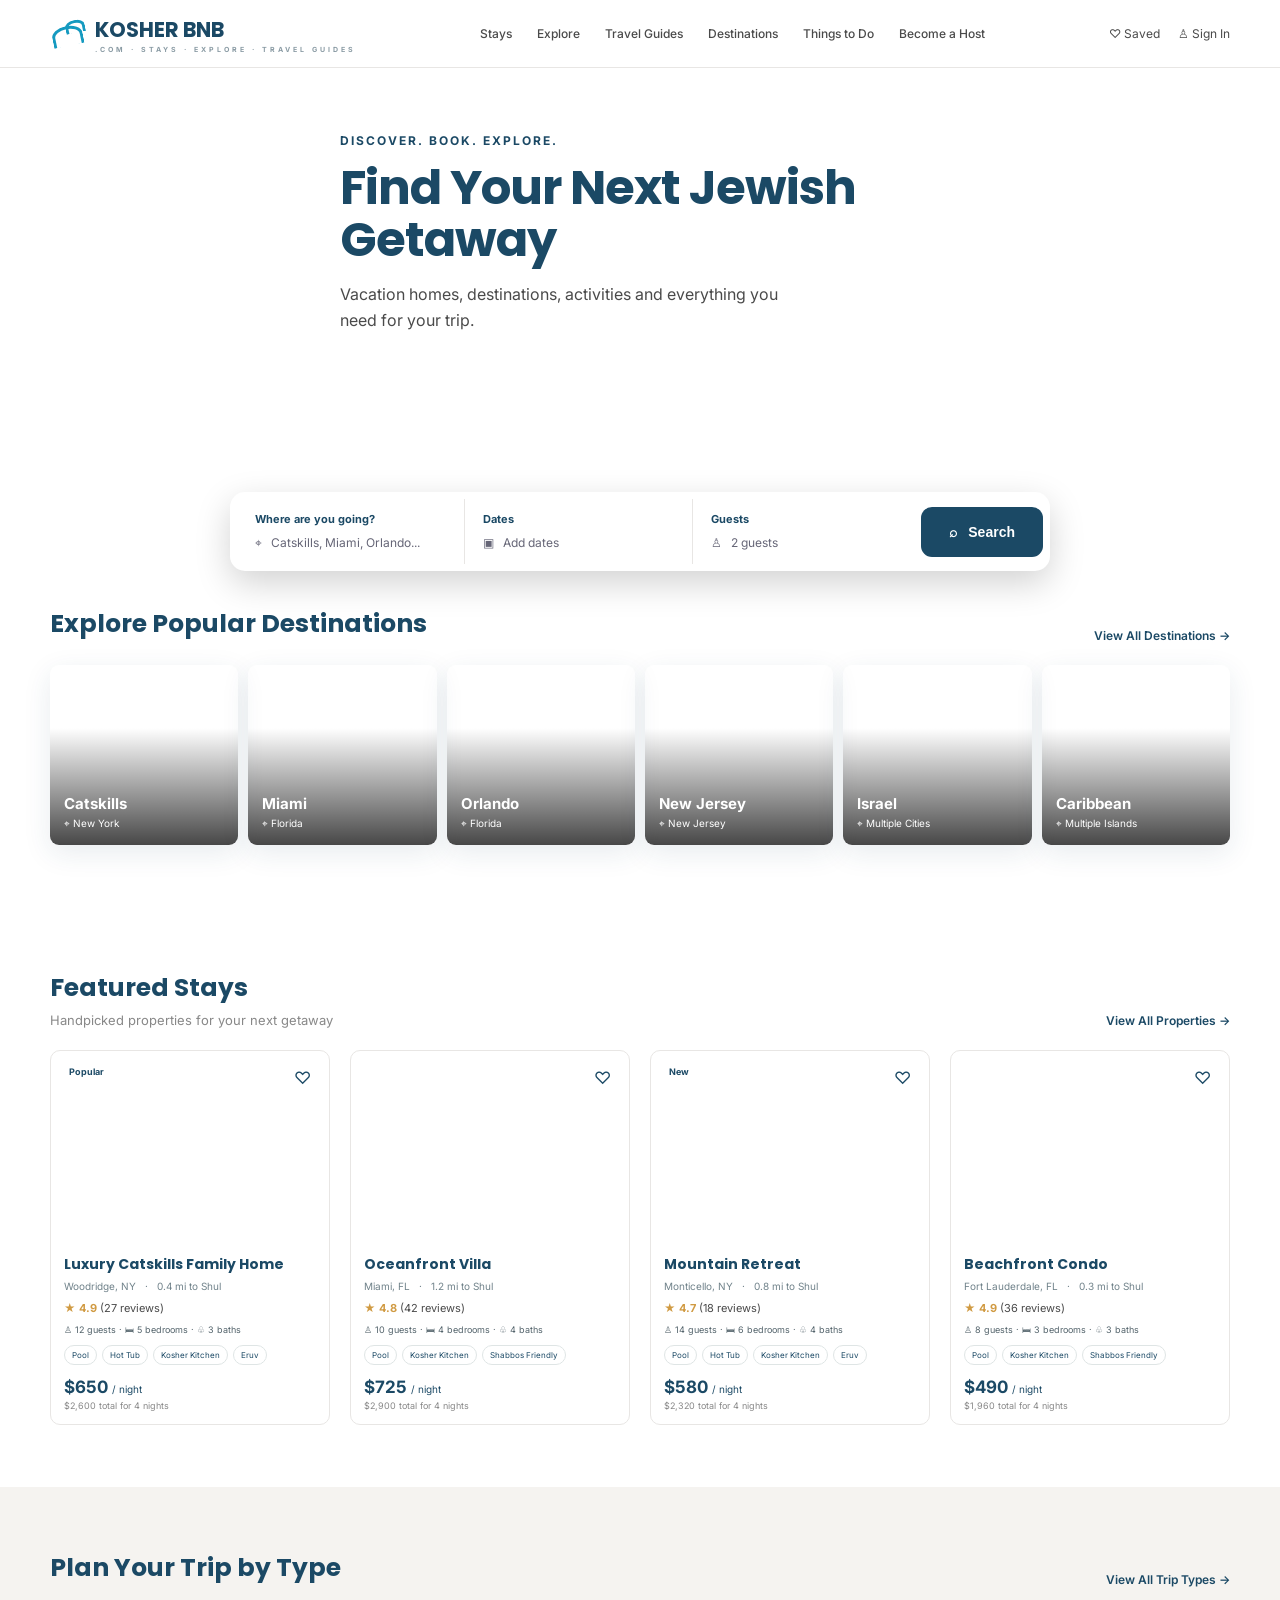
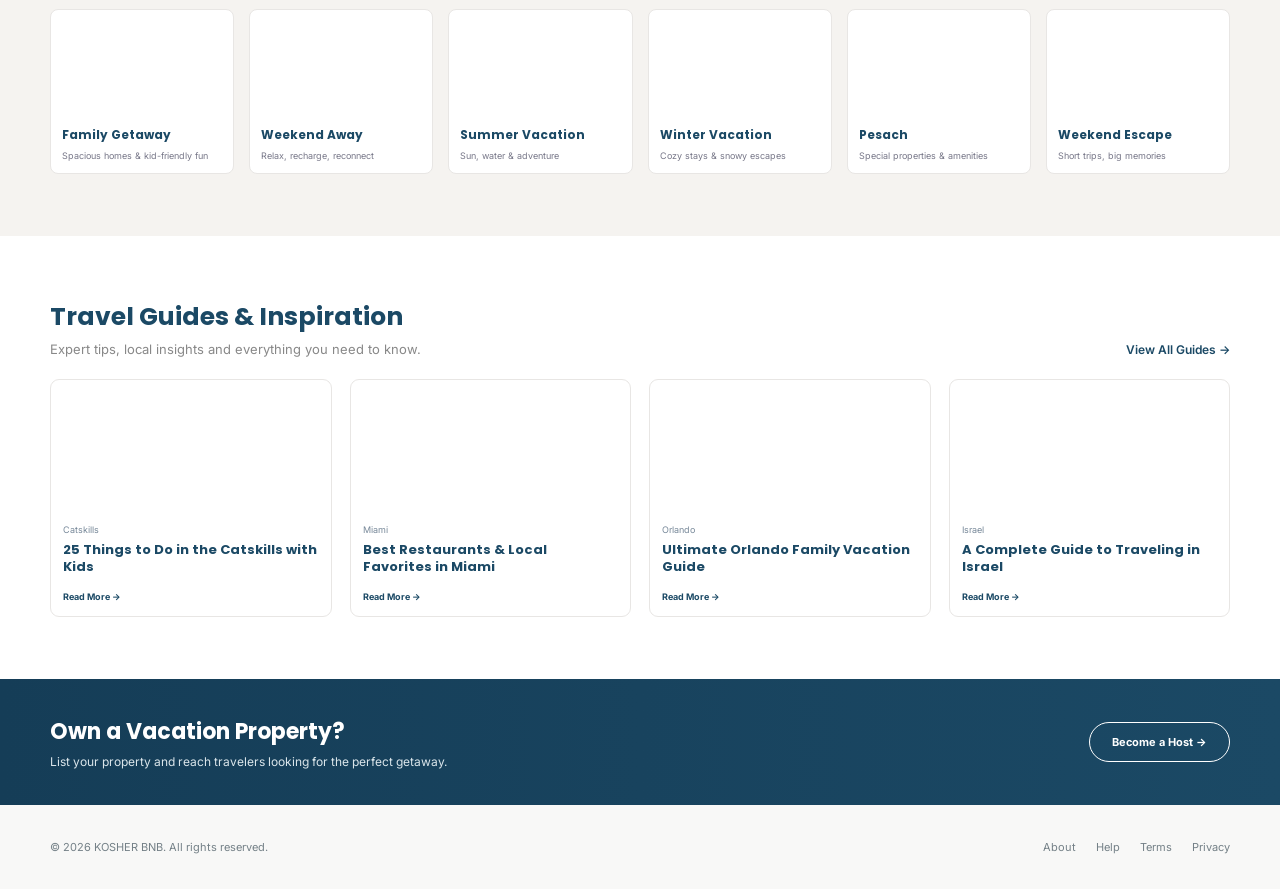
==== index.html @ 58795103 "Rename kosher_getaways_homepage (1).html to index.html" ====
<!DOCTYPE html>
<html lang="en">
<head><style type='text/css'>
[aria-label="Start Voice"],
.absolute.inset-0.h-full.w-full.object-contain,
.absolute.inset-0.flex.items-center.justify-center
{ display: none !important; }
</style>

<meta charset="utf-8">
<meta name="viewport" content="width=device-width, initial-scale=1.0">
<title>KOSHER BNB.com — Find Your Next Getaway</title>
<link rel="preconnect" href="https://fonts.googleapis.com">
<link rel="preconnect" href="https://fonts.gstatic.com" crossorigin>
<link href="https://fonts.googleapis.com/css2?family=Inter:wght@400;500;600;700&amp;family=Poppins:wght@600;700&amp;display=swap" rel="stylesheet">
<style>
:root{
  --blue:#1B4965; --green:#8BA89A; --gold:#D4A574; --cream:#F5F3F0;
  --border:#E8E6E4; --text:#4A4A4A; --muted:#888; --white:#fff;
  --shadow:0 8px 28px rgba(27,73,101,.10);
}
*{box-sizing:border-box}
html{scroll-behavior:smooth}
body{margin:0;font-family:Inter,Arial,sans-serif;color:var(--text);background:#fff}
h1,h2,h3{font-family:Poppins,Inter,sans-serif;color:var(--blue);margin:0}
a{text-decoration:none;color:inherit}
.container{width:min(1180px,calc(100% - 40px));margin:auto}
header{height:68px;background:#fff;border-bottom:1px solid var(--border);display:flex;align-items:center;position:sticky;top:0;z-index:50}
.nav{display:flex;align-items:center;justify-content:space-between;gap:28px}
.logo{display:flex;align-items:center;gap:10px;color:var(--blue);font-family:Poppins;font-size:21px;font-weight:700;white-space:nowrap}
.logo-mark{width:35px;height:30px;position:relative}
.logo-mark:before,.logo-mark:after{content:"";position:absolute;border-radius:50% 50% 0 0;border:3px solid #159ac0;border-bottom:0;transform:rotate(-12deg)}
.logo-mark:before{width:25px;height:17px;left:2px;top:7px}
.logo-mark:after{width:14px;height:10px;right:0;top:1px}
.logo small{display:block;font-family:Inter;font-size:7px;letter-spacing:3px;color:#8a9ba4}
.links{display:flex;gap:25px;font-size:12px;font-weight:500;align-items:center}
.links a:hover{color:var(--blue)}
.actions{display:flex;gap:18px;align-items:center;font-size:12px}
.hero{min-height:475px;background:
linear-gradient(90deg,rgba(255,255,255,.96) 0%,rgba(255,255,255,.78) 38%,rgba(255,255,255,.12) 72%),
url('https://images.unsplash.com/photo-1500534623283-312aade485b7?auto=format&fit=crop&w=2000&q=85') center/cover;
position:relative;padding:65px 0 45px}
.hero-content{max-width:600px}
.kicker{font-size:12px;font-weight:700;letter-spacing:2px;color:var(--blue);margin-bottom:14px}
.hero h1{font-size:48px;line-height:1.08;letter-spacing:-1px;margin-bottom:15px}
.hero p{font-size:16px;line-height:1.65;max-width:470px;margin:0 0 30px}
.search-box{background:#fff;border-radius:15px;box-shadow:0 12px 35px rgba(0,0,0,.18);display:flex;align-items:center;padding:7px;max-width:820px;position:absolute;bottom:-28px;left:50%;transform:translateX(-50%);width:min(92%,1000px);z-index:3}
.search-field{flex:1;padding:13px 18px;border-right:1px solid var(--border)}
.search-field:last-of-type{border:0}
.search-field label{display:block;font-size:11px;font-weight:700;color:var(--blue);margin-bottom:5px}
.search-field span{font-size:12px;color:#667}
.search-btn{border:0;background:var(--blue);color:#fff;border-radius:11px;padding:17px 28px;font-weight:700;cursor:pointer;font-size:14px}
.search-btn:hover{transform:translateY(-1px)}
.section{padding:62px 0}
.section:first-of-type{padding-top:85px}
.section-head{display:flex;justify-content:space-between;align-items:end;margin-bottom:22px}
.section-head h2{font-size:25px}
.section-head p{margin:5px 0 0;color:var(--muted);font-size:13px}
.view{font-size:12px;color:var(--blue);font-weight:600}
.dest-grid{display:grid;grid-template-columns:repeat(6,1fr);gap:10px}
.dest{height:180px;border-radius:9px;overflow:hidden;position:relative;background-size:cover;background-position:center;box-shadow:var(--shadow)}
.dest:after{content:"";position:absolute;inset:0;background:linear-gradient(transparent 35%,rgba(0,0,0,.72))}
.dest span{position:absolute;bottom:15px;left:14px;color:#fff;font-weight:700;font-size:15px;z-index:1}
.dest small{display:block;font-size:10px;font-weight:400;margin-top:4px}
.cards{display:grid;grid-template-columns:repeat(4,1fr);gap:20px}
.card{border:1px solid var(--border);border-radius:10px;overflow:hidden;background:#fff;transition:.2s;position:relative}
.card:hover{transform:translateY(-4px);box-shadow:var(--shadow)}
.card-img{height:190px;background-size:cover;background-position:center;position:relative}
.heart{position:absolute;right:12px;top:12px;width:30px;height:30px;border-radius:50%;background:rgba(255,255,255,.92);display:grid;place-items:center;color:var(--blue);font-size:17px}
.badge{position:absolute;left:10px;top:10px;background:#fff;padding:5px 8px;border-radius:5px;font-size:9px;font-weight:700;color:var(--blue)}
.card-body{padding:13px}
.card h3{font-size:14px;margin-bottom:5px}
.location{font-size:10px;color:#70828a;margin-bottom:9px}
.rating{font-size:11px;margin-bottom:9px}.rating b{color:#d09a42}
.meta{display:flex;gap:9px;flex-wrap:wrap;font-size:9px;color:#53636b;margin-bottom:10px}
.tags{display:flex;gap:5px;flex-wrap:wrap;margin-bottom:12px}
.tag{border:1px solid #dfe5e5;border-radius:12px;padding:4px 7px;font-size:8px;color:var(--blue)}
.price{font-size:17px;font-weight:700;color:var(--blue)}.price span{font-size:10px;font-weight:400}
.total{font-size:9px;color:var(--muted);margin-top:3px}
.trip-section{background:var(--cream)}
.trip-grid{display:grid;grid-template-columns:repeat(6,1fr);gap:15px}
.trip{background:#fff;border-radius:8px;overflow:hidden;border:1px solid var(--border)}
.trip-img{height:105px;background-size:cover;background-position:center}
.trip-body{padding:11px}.trip h3{font-size:12px;margin-bottom:5px}.trip p{font-size:9px;color:#778;margin:0;line-height:1.45}
.guides{display:grid;grid-template-columns:repeat(4,1fr);gap:18px}
.guide{border:1px solid var(--border);border-radius:9px;overflow:hidden;background:#fff}
.guide-img{height:125px;background-size:cover;background-position:center}
.guide-body{padding:12px}.guide small{color:#789;font-size:9px}.guide h3{font-size:13px;margin:5px 0 8px;line-height:1.3}.guide a{font-size:9px;color:var(--blue);font-weight:700}
.host{background:linear-gradient(90deg,#153d57,#1B4965);color:#fff;padding:36px 0}
.host-inner{display:flex;justify-content:space-between;align-items:center;gap:30px}
.host h2{color:#fff;font-size:22px;margin-bottom:6px}.host p{margin:0;color:#dbe6eb;font-size:12px}
.host-btn{border:1px solid #fff;color:#fff;border-radius:25px;padding:12px 22px;font-size:11px;font-weight:700;white-space:nowrap}
footer{background:#f8f8f7;padding:35px 0;color:#748087;font-size:11px}
.footer-inner{display:flex;justify-content:space-between;gap:30px}.footer-links{display:flex;gap:20px}
@media(max-width:1000px){
 .links{display:none}.dest-grid{grid-template-columns:repeat(3,1fr)}.cards{grid-template-columns:repeat(2,1fr)}
 .trip-grid{grid-template-columns:repeat(3,1fr)}.guides{grid-template-columns:repeat(2,1fr)}
}
@media(max-width:700px){
 .container{width:min(100% - 24px,600px)}header{height:60px}.actions{display:none}
 .hero{min-height:560px;padding-top:45px;background:linear-gradient(rgba(255,255,255,.88),rgba(255,255,255,.35)),url('https://images.unsplash.com/photo-1500534623283-312aade485b7?auto=format&fit=crop&w=1200&q=80') center/cover}
 .hero h1{font-size:36px}.hero p{font-size:14px}.search-box{bottom:18px;display:block;padding:8px}.search-field{border-right:0;border-bottom:1px solid var(--border);padding:10px 12px}.search-btn{width:100%;margin-top:6px}
 .section{padding:42px 0}.section:first-of-type{padding-top:45px}.dest-grid{grid-template-columns:repeat(2,1fr)}.dest{height:145px}
 .cards{grid-template-columns:1fr}.card-img{height:220px}.trip-grid{grid-template-columns:repeat(2,1fr)}.guides{grid-template-columns:1fr}
 .host-inner{display:block}.host-btn{display:inline-block;margin-top:18px}.footer-inner{display:block}.footer-links{margin-top:15px;flex-wrap:wrap}
}
</style>
<style type="text/css" nonce="">.redacted {
  color: red !important;
}</style></head>
<body>

<header>
  <div class="container nav">
    <a class="logo" href="#">
      <span class="logo-mark"></span>
      <span>KOSHER BNB<small>.COM · STAYS · EXPLORE · TRAVEL GUIDES</small></span>
    </a>
    <nav class="links">
      <a href="#stays">Stays</a><a href="#explore">Explore</a><a href="#guides">Travel Guides</a>
      <a href="#destinations">Destinations</a><a href="#things">Things to Do</a><a href="#host">Become a Host</a>
    </nav>
    <div class="actions"><a href="#">♡ Saved</a><a href="#">♙ Sign In</a></div>
  </div>
</header>

<section class="hero">
  <div class="container hero-content">
    <div class="kicker">DISCOVER. BOOK. EXPLORE.</div>
    <h1>Find Your Next Jewish Getaway</h1>
    <p>Vacation homes, destinations, activities and everything you need for your trip.</p>
  </div>
  <div class="search-box">
    <div class="search-field"><label>Where are you going?</label><span>⌖   Catskills, Miami, Orlando...</span></div>
    <div class="search-field"><label>Dates</label><span>▣   Add dates</span></div>
    <div class="search-field"><label>Guests</label><span>♙   2 guests</span></div>
    <button class="search-btn" onclick="alert('Search experience coming next')">⌕   Search</button>
  </div>
</section>

<section class="section" id="destinations">
<div class="container">
 <div class="section-head"><div><h2>Explore Popular Destinations</h2></div><a class="view" href="#">View All Destinations →</a></div>
 <div class="dest-grid">
  <a class="dest" style="background-image:url('https://images.unsplash.com/photo-1448375240586-882707db888b?auto=format&amp;fit=crop&amp;w=500&amp;q=80')"><span>Catskills<small>⌖ New York</small></span></a>
  <a class="dest" style="background-image:url('https://images.unsplash.com/photo-1507525428034-b723cf961d3e?auto=format&amp;fit=crop&amp;w=500&amp;q=80')"><span>Miami<small>⌖ Florida</small></span></a>
  <a class="dest" style="background-image:url('https://images.unsplash.com/photo-1518709594023-6eab9bab7b23?auto=format&amp;fit=crop&amp;w=500&amp;q=80')"><span>Orlando<small>⌖ Florida</small></span></a>
  <a class="dest" style="background-image:url('https://images.unsplash.com/photo-1500530855697-b586d89ba3ee?auto=format&amp;fit=crop&amp;w=500&amp;q=80')"><span>New Jersey<small>⌖ New Jersey</small></span></a>
  <a class="dest" style="background-image:url('https://images.unsplash.com/photo-1548013146-72479768bada?auto=format&amp;fit=crop&amp;w=500&amp;q=80')"><span>Israel<small>⌖ Multiple Cities</small></span></a>
  <a class="dest" style="background-image:url('https://images.unsplash.com/photo-1500534314209-a25ddb2bd429?auto=format&amp;fit=crop&amp;w=500&amp;q=80')"><span>Caribbean<small>⌖ Multiple Islands</small></span></a>
 </div>
</div>
</section>

<section class="section" id="stays">
<div class="container">
 <div class="section-head"><div><h2>Featured Stays</h2><p>Handpicked properties for your next getaway</p></div><a class="view" href="#">View All Properties →</a></div>
 <div class="cards">
  <article class="card"><div class="card-img" style="background-image:url('https://images.unsplash.com/photo-1564013799919-ab600027ffc6?auto=format&amp;fit=crop&amp;w=900&amp;q=80')"><span class="badge">Popular</span><span class="heart">♡</span></div><div class="card-body"><h3>Luxury Catskills Family Home</h3><div class="location">Woodridge, NY   ·   0.4 mi to Shul</div><div class="rating"><b>★ 4.9</b> (27 reviews)</div><div class="meta">♙ 12 guests · 🛏 5 bedrooms · ♧ 3 baths</div><div class="tags"><span class="tag">Pool</span><span class="tag">Hot Tub</span><span class="tag">Kosher Kitchen</span><span class="tag">Eruv</span></div><div class="price">$650 <span>/ night</span></div><div class="total">$2,600 total for 4 nights</div></div></article>
  <article class="card"><div class="card-img" style="background-image:url('https://images.unsplash.com/photo-1600607687939-ce8a6c25118c?auto=format&amp;fit=crop&amp;w=900&amp;q=80')"><span class="heart">♡</span></div><div class="card-body"><h3>Oceanfront Villa</h3><div class="location">Miami, FL   ·   1.2 mi to Shul</div><div class="rating"><b>★ 4.8</b> (42 reviews)</div><div class="meta">♙ 10 guests · 🛏 4 bedrooms · ♧ 4 baths</div><div class="tags"><span class="tag">Pool</span><span class="tag">Kosher Kitchen</span><span class="tag">Shabbos Friendly</span></div><div class="price">$725 <span>/ night</span></div><div class="total">$2,900 total for 4 nights</div></div></article>
  <article class="card"><div class="card-img" style="background-image:url('https://images.unsplash.com/photo-1449158743715-0a90ebb6d2d8?auto=format&amp;fit=crop&amp;w=900&amp;q=80')"><span class="badge">New</span><span class="heart">♡</span></div><div class="card-body"><h3>Mountain Retreat</h3><div class="location">Monticello, NY   ·   0.8 mi to Shul</div><div class="rating"><b>★ 4.7</b> (18 reviews)</div><div class="meta">♙ 14 guests · 🛏 6 bedrooms · ♧ 4 baths</div><div class="tags"><span class="tag">Pool</span><span class="tag">Hot Tub</span><span class="tag">Kosher Kitchen</span><span class="tag">Eruv</span></div><div class="price">$580 <span>/ night</span></div><div class="total">$2,320 total for 4 nights</div></div></article>
  <article class="card"><div class="card-img" style="background-image:url('https://images.unsplash.com/photo-1600566753086-00f18fb6b3ea?auto=format&amp;fit=crop&amp;w=900&amp;q=80')"><span class="heart">♡</span></div><div class="card-body"><h3>Beachfront Condo</h3><div class="location">Fort Lauderdale, FL   ·   0.3 mi to Shul</div><div class="rating"><b>★ 4.9</b> (36 reviews)</div><div class="meta">♙ 8 guests · 🛏 3 bedrooms · ♧ 3 baths</div><div class="tags"><span class="tag">Pool</span><span class="tag">Kosher Kitchen</span><span class="tag">Shabbos Friendly</span></div><div class="price">$490 <span>/ night</span></div><div class="total">$1,960 total for 4 nights</div></div></article>
 </div>
</div>
</section>

<section class="section trip-section" id="things">
<div class="container">
 <div class="section-head"><div><h2>Plan Your Trip by Type</h2></div><a class="view" href="#">View All Trip Types →</a></div>
 <div class="trip-grid">
  <div class="trip"><div class="trip-img" style="background-image:url('https://images.unsplash.com/photo-1504150558240-0b4fd8946624?auto=format&amp;fit=crop&amp;w=600&amp;q=80')"></div><div class="trip-body"><h3>Family Getaway</h3><p>Spacious homes &amp; kid-friendly fun</p></div></div>
  <div class="trip"><div class="trip-img" style="background-image:url('https://images.unsplash.com/photo-1519682337058-a94d519337bc?auto=format&amp;fit=crop&amp;w=600&amp;q=80')"></div><div class="trip-body"><h3>Weekend Away</h3><p>Relax, recharge, reconnect</p></div></div>
  <div class="trip"><div class="trip-img" style="background-image:url('https://images.unsplash.com/photo-1470770841072-f978cf4d019e?auto=format&amp;fit=crop&amp;w=600&amp;q=80')"></div><div class="trip-body"><h3>Summer Vacation</h3><p>Sun, water &amp; adventure</p></div></div>
  <div class="trip"><div class="trip-img" style="background-image:url('https://images.unsplash.com/photo-1517825738774-7de9363ef735?auto=format&amp;fit=crop&amp;w=600&amp;q=80')"></div><div class="trip-body"><h3>Winter Vacation</h3><p>Cozy stays &amp; snowy escapes</p></div></div>
  <div class="trip"><div class="trip-img" style="background-image:url('https://images.unsplash.com/photo-1514517220017-8ce97a34a7b6?auto=format&amp;fit=crop&amp;w=600&amp;q=80')"></div><div class="trip-body"><h3>Pesach</h3><p>Special properties &amp; amenities</p></div></div>
  <div class="trip"><div class="trip-img" style="background-image:url('https://images.unsplash.com/photo-1500534623283-312aade485b7?auto=format&amp;fit=crop&amp;w=600&amp;q=80')"></div><div class="trip-body"><h3>Weekend Escape</h3><p>Short trips, big memories</p></div></div>
 </div>
</div>
</section>

<section class="section" id="guides">
<div class="container">
 <div class="section-head"><div><h2>Travel Guides &amp; Inspiration</h2><p>Expert tips, local insights and everything you need to know.</p></div><a class="view" href="#">View All Guides →</a></div>
 <div class="guides">
  <article class="guide"><div class="guide-img" style="background-image:url('https://images.unsplash.com/photo-1469474968028-56623f02e42e?auto=format&amp;fit=crop&amp;w=800&amp;q=80')"></div><div class="guide-body"><small>Catskills</small><h3>25 Things to Do in the Catskills with Kids</h3><a href="#">Read More →</a></div></article>
  <article class="guide"><div class="guide-img" style="background-image:url('https://images.unsplash.com/photo-1547592180-85f173990554?auto=format&amp;fit=crop&amp;w=800&amp;q=80')"></div><div class="guide-body"><small>Miami</small><h3>Best Restaurants &amp; Local Favorites in Miami</h3><a href="#">Read More →</a></div></article>
  <article class="guide"><div class="guide-img" style="background-image:url('https://images.unsplash.com/photo-1593277597509-0d2f7d8b5a57?auto=format&amp;fit=crop&amp;w=800&amp;q=80')"></div><div class="guide-body"><small>Orlando</small><h3>Ultimate Orlando Family Vacation Guide</h3><a href="#">Read More →</a></div></article>
  <article class="guide"><div class="guide-img" style="background-image:url('https://images.unsplash.com/photo-1539650116574-75c0c6d73f6e?auto=format&amp;fit=crop&amp;w=800&amp;q=80')"></div><div class="guide-body"><small>Israel</small><h3>A Complete Guide to Traveling in Israel</h3><a href="#">Read More →</a></div></article>
 </div>
</div>
</section>

<section class="host" id="host">
<div class="container host-inner">
 <div><h2>Own a Vacation Property?</h2><p>List your property and reach travelers looking for the perfect getaway.</p></div>
 <a class="host-btn" href="#">Become a Host →</a>
</div>
</section>

<footer>
<div class="container footer-inner">
 <div>© 2026 KOSHER BNB. All rights reserved.</div>
 <div class="footer-links"><a href="#">About</a><a href="#">Help</a><a href="#">Terms</a><a href="#">Privacy</a></div>
</div>
</footer>

</body>
</html>
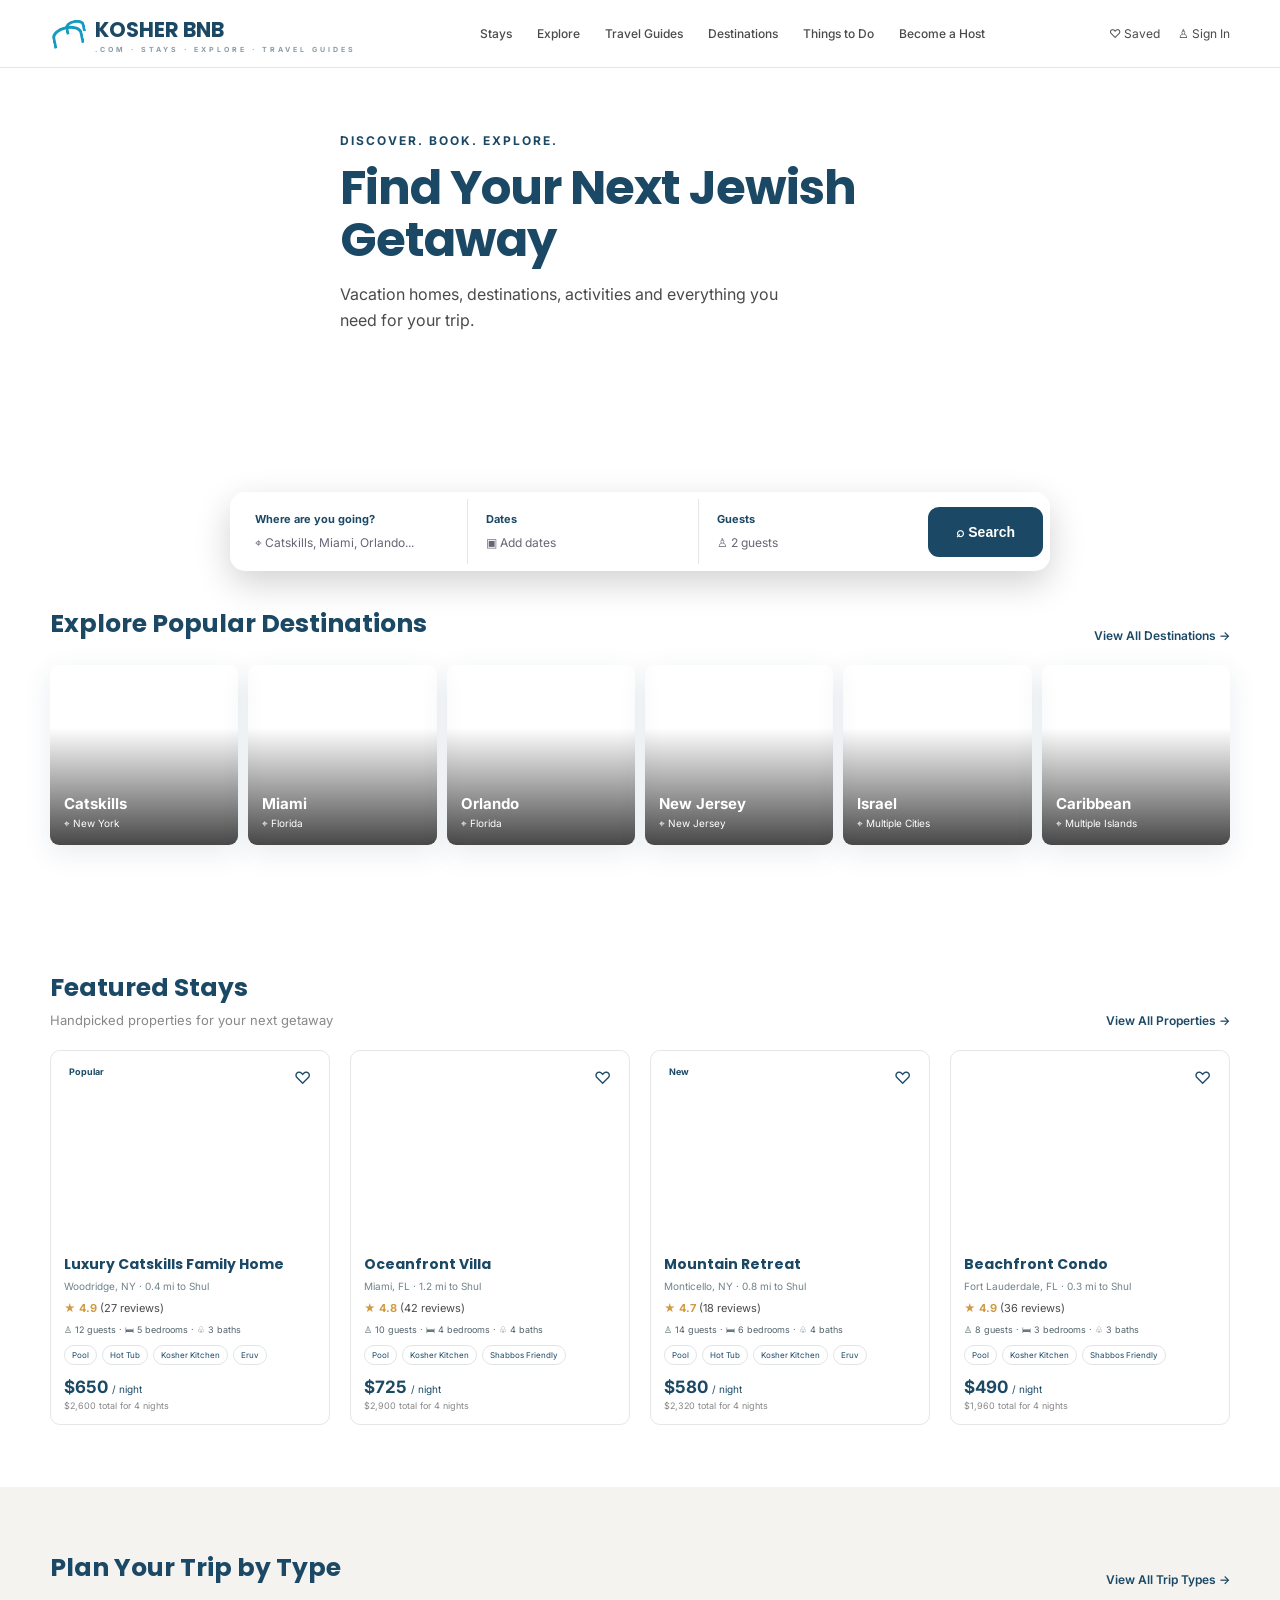
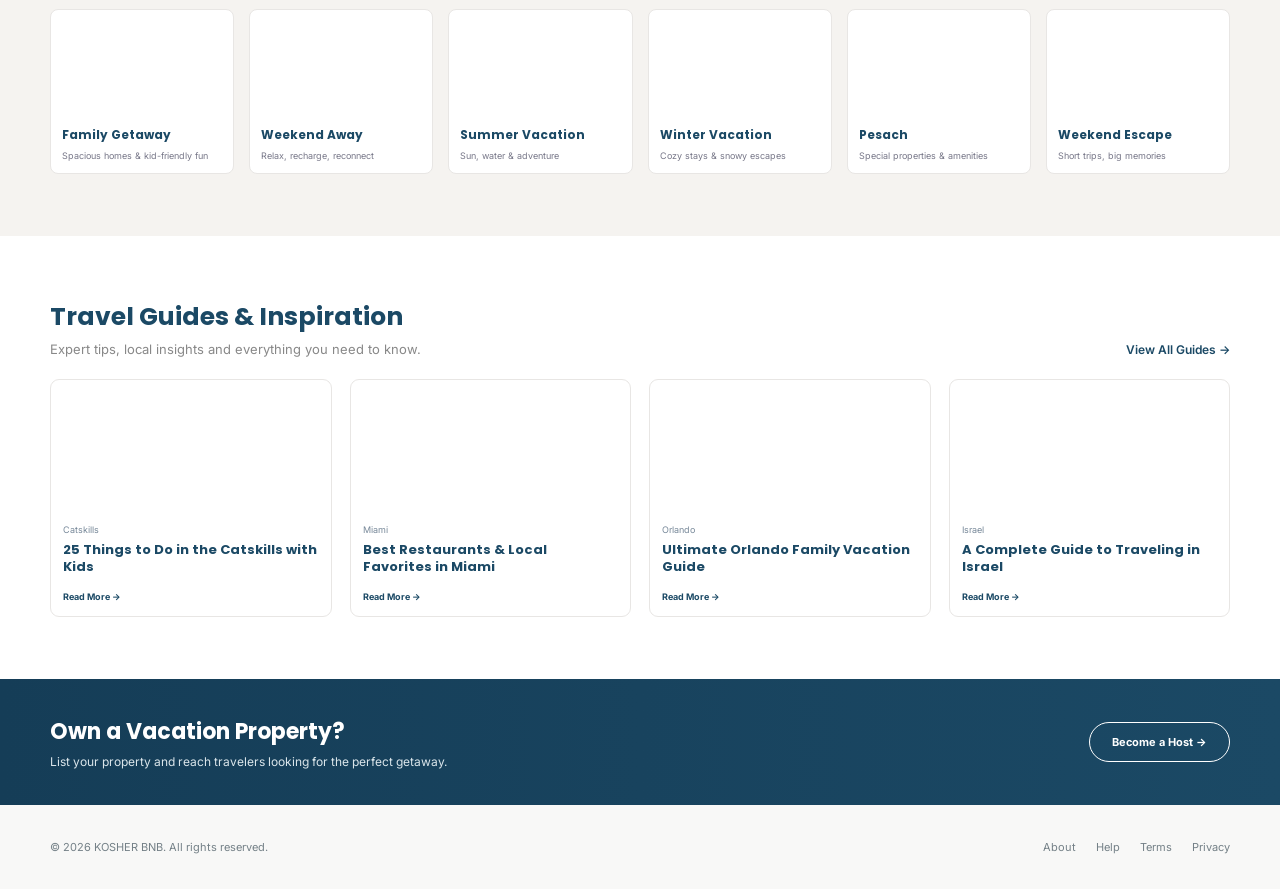
==== commit 023b627c: "fix navigation links to point to real pages" ====
--- a/index.html
+++ b/index.html
@@ -1,208 +1,405 @@
 <!DOCTYPE html>
+
 <html lang="en">
+
 <head><style type='text/css'>
+
 [aria-label="Start Voice"],
+
 .absolute.inset-0.h-full.w-full.object-contain,
+
 .absolute.inset-0.flex.items-center.justify-center
+
 { display: none !important; }
+
 </style>
 
+
+
 <meta charset="utf-8">
+
 <meta name="viewport" content="width=device-width, initial-scale=1.0">
+
 <title>KOSHER BNB.com — Find Your Next Getaway</title>
+
 <link rel="preconnect" href="https://fonts.googleapis.com">
+
 <link rel="preconnect" href="https://fonts.gstatic.com" crossorigin>
-<link href="https://fonts.googleapis.com/css2?family=Inter:wght@400;500;600;700&amp;family=Poppins:wght@600;700&amp;display=swap" rel="stylesheet">
+
+<link href="https://fonts.googleapis.com/css2?family=Inter:wght@400;500;600;700&family=Poppins:wght@600;700&display=swap" rel="stylesheet">
+
 <style>
+
 :root{
-  --blue:#1B4965; --green:#8BA89A; --gold:#D4A574; --cream:#F5F3F0;
-  --border:#E8E6E4; --text:#4A4A4A; --muted:#888; --white:#fff;
-  --shadow:0 8px 28px rgba(27,73,101,.10);
+
+--blue:#1B4965; --green:#8BA89A; --gold:#D4A574; --cream:#F5F3F0;
+
+--border:#E8E6E4; --text:#4A4A4A; --muted:#888; --white:#fff;
+
+--shadow:0 8px 28px rgba(27,73,101,.10);
+
 }
+
 *{box-sizing:border-box}
+
 html{scroll-behavior:smooth}
+
 body{margin:0;font-family:Inter,Arial,sans-serif;color:var(--text);background:#fff}
+
 h1,h2,h3{font-family:Poppins,Inter,sans-serif;color:var(--blue);margin:0}
+
 a{text-decoration:none;color:inherit}
+
 .container{width:min(1180px,calc(100% - 40px));margin:auto}
+
 header{height:68px;background:#fff;border-bottom:1px solid var(--border);display:flex;align-items:center;position:sticky;top:0;z-index:50}
+
 .nav{display:flex;align-items:center;justify-content:space-between;gap:28px}
+
 .logo{display:flex;align-items:center;gap:10px;color:var(--blue);font-family:Poppins;font-size:21px;font-weight:700;white-space:nowrap}
+
 .logo-mark{width:35px;height:30px;position:relative}
+
 .logo-mark:before,.logo-mark:after{content:"";position:absolute;border-radius:50% 50% 0 0;border:3px solid #159ac0;border-bottom:0;transform:rotate(-12deg)}
+
 .logo-mark:before{width:25px;height:17px;left:2px;top:7px}
+
 .logo-mark:after{width:14px;height:10px;right:0;top:1px}
+
 .logo small{display:block;font-family:Inter;font-size:7px;letter-spacing:3px;color:#8a9ba4}
+
 .links{display:flex;gap:25px;font-size:12px;font-weight:500;align-items:center}
+
 .links a:hover{color:var(--blue)}
+
 .actions{display:flex;gap:18px;align-items:center;font-size:12px}
+
 .hero{min-height:475px;background:
+
 linear-gradient(90deg,rgba(255,255,255,.96) 0%,rgba(255,255,255,.78) 38%,rgba(255,255,255,.12) 72%),
+
 url('https://images.unsplash.com/photo-1500534623283-312aade485b7?auto=format&fit=crop&w=2000&q=85') center/cover;
+
 position:relative;padding:65px 0 45px}
+
 .hero-content{max-width:600px}
+
 .kicker{font-size:12px;font-weight:700;letter-spacing:2px;color:var(--blue);margin-bottom:14px}
+
 .hero h1{font-size:48px;line-height:1.08;letter-spacing:-1px;margin-bottom:15px}
+
 .hero p{font-size:16px;line-height:1.65;max-width:470px;margin:0 0 30px}
+
 .search-box{background:#fff;border-radius:15px;box-shadow:0 12px 35px rgba(0,0,0,.18);display:flex;align-items:center;padding:7px;max-width:820px;position:absolute;bottom:-28px;left:50%;transform:translateX(-50%);width:min(92%,1000px);z-index:3}
+
 .search-field{flex:1;padding:13px 18px;border-right:1px solid var(--border)}
+
 .search-field:last-of-type{border:0}
+
 .search-field label{display:block;font-size:11px;font-weight:700;color:var(--blue);margin-bottom:5px}
+
 .search-field span{font-size:12px;color:#667}
+
 .search-btn{border:0;background:var(--blue);color:#fff;border-radius:11px;padding:17px 28px;font-weight:700;cursor:pointer;font-size:14px}
+
 .search-btn:hover{transform:translateY(-1px)}
+
 .section{padding:62px 0}
+
 .section:first-of-type{padding-top:85px}
+
 .section-head{display:flex;justify-content:space-between;align-items:end;margin-bottom:22px}
+
 .section-head h2{font-size:25px}
+
 .section-head p{margin:5px 0 0;color:var(--muted);font-size:13px}
+
 .view{font-size:12px;color:var(--blue);font-weight:600}
+
 .dest-grid{display:grid;grid-template-columns:repeat(6,1fr);gap:10px}
+
 .dest{height:180px;border-radius:9px;overflow:hidden;position:relative;background-size:cover;background-position:center;box-shadow:var(--shadow)}
+
 .dest:after{content:"";position:absolute;inset:0;background:linear-gradient(transparent 35%,rgba(0,0,0,.72))}
+
 .dest span{position:absolute;bottom:15px;left:14px;color:#fff;font-weight:700;font-size:15px;z-index:1}
+
 .dest small{display:block;font-size:10px;font-weight:400;margin-top:4px}
+
 .cards{display:grid;grid-template-columns:repeat(4,1fr);gap:20px}
+
 .card{border:1px solid var(--border);border-radius:10px;overflow:hidden;background:#fff;transition:.2s;position:relative}
+
 .card:hover{transform:translateY(-4px);box-shadow:var(--shadow)}
+
 .card-img{height:190px;background-size:cover;background-position:center;position:relative}
+
 .heart{position:absolute;right:12px;top:12px;width:30px;height:30px;border-radius:50%;background:rgba(255,255,255,.92);display:grid;place-items:center;color:var(--blue);font-size:17px}
+
 .badge{position:absolute;left:10px;top:10px;background:#fff;padding:5px 8px;border-radius:5px;font-size:9px;font-weight:700;color:var(--blue)}
+
 .card-body{padding:13px}
+
 .card h3{font-size:14px;margin-bottom:5px}
+
 .location{font-size:10px;color:#70828a;margin-bottom:9px}
+
 .rating{font-size:11px;margin-bottom:9px}.rating b{color:#d09a42}
+
 .meta{display:flex;gap:9px;flex-wrap:wrap;font-size:9px;color:#53636b;margin-bottom:10px}
+
 .tags{display:flex;gap:5px;flex-wrap:wrap;margin-bottom:12px}
+
 .tag{border:1px solid #dfe5e5;border-radius:12px;padding:4px 7px;font-size:8px;color:var(--blue)}
+
 .price{font-size:17px;font-weight:700;color:var(--blue)}.price span{font-size:10px;font-weight:400}
+
 .total{font-size:9px;color:var(--muted);margin-top:3px}
+
 .trip-section{background:var(--cream)}
+
 .trip-grid{display:grid;grid-template-columns:repeat(6,1fr);gap:15px}
+
 .trip{background:#fff;border-radius:8px;overflow:hidden;border:1px solid var(--border)}
+
 .trip-img{height:105px;background-size:cover;background-position:center}
+
 .trip-body{padding:11px}.trip h3{font-size:12px;margin-bottom:5px}.trip p{font-size:9px;color:#778;margin:0;line-height:1.45}
+
 .guides{display:grid;grid-template-columns:repeat(4,1fr);gap:18px}
+
 .guide{border:1px solid var(--border);border-radius:9px;overflow:hidden;background:#fff}
+
 .guide-img{height:125px;background-size:cover;background-position:center}
+
 .guide-body{padding:12px}.guide small{color:#789;font-size:9px}.guide h3{font-size:13px;margin:5px 0 8px;line-height:1.3}.guide a{font-size:9px;color:var(--blue);font-weight:700}
+
 .host{background:linear-gradient(90deg,#153d57,#1B4965);color:#fff;padding:36px 0}
+
 .host-inner{display:flex;justify-content:space-between;align-items:center;gap:30px}
+
 .host h2{color:#fff;font-size:22px;margin-bottom:6px}.host p{margin:0;color:#dbe6eb;font-size:12px}
+
 .host-btn{border:1px solid #fff;color:#fff;border-radius:25px;padding:12px 22px;font-size:11px;font-weight:700;white-space:nowrap}
+
 footer{background:#f8f8f7;padding:35px 0;color:#748087;font-size:11px}
+
 .footer-inner{display:flex;justify-content:space-between;gap:30px}.footer-links{display:flex;gap:20px}
+
 @media(max-width:1000px){
- .links{display:none}.dest-grid{grid-template-columns:repeat(3,1fr)}.cards{grid-template-columns:repeat(2,1fr)}
- .trip-grid{grid-template-columns:repeat(3,1fr)}.guides{grid-template-columns:repeat(2,1fr)}
+
+.links{display:none}.dest-grid{grid-template-columns:repeat(3,1fr)}.cards{grid-template-columns:repeat(2,1fr)}
+
+.trip-grid{grid-template-columns:repeat(3,1fr)}.guides{grid-template-columns:repeat(2,1fr)}
+
 }
+
 @media(max-width:700px){
- .container{width:min(100% - 24px,600px)}header{height:60px}.actions{display:none}
- .hero{min-height:560px;padding-top:45px;background:linear-gradient(rgba(255,255,255,.88),rgba(255,255,255,.35)),url('https://images.unsplash.com/photo-1500534623283-312aade485b7?auto=format&fit=crop&w=1200&q=80') center/cover}
- .hero h1{font-size:36px}.hero p{font-size:14px}.search-box{bottom:18px;display:block;padding:8px}.search-field{border-right:0;border-bottom:1px solid var(--border);padding:10px 12px}.search-btn{width:100%;margin-top:6px}
- .section{padding:42px 0}.section:first-of-type{padding-top:45px}.dest-grid{grid-template-columns:repeat(2,1fr)}.dest{height:145px}
- .cards{grid-template-columns:1fr}.card-img{height:220px}.trip-grid{grid-template-columns:repeat(2,1fr)}.guides{grid-template-columns:1fr}
- .host-inner{display:block}.host-btn{display:inline-block;margin-top:18px}.footer-inner{display:block}.footer-links{margin-top:15px;flex-wrap:wrap}
+
+.container{width:min(100% - 24px,600px)}header{height:60px}.actions{display:none}
+
+.hero{min-height:560px;padding-top:45px;background:linear-gradient(rgba(255,255,255,.88),rgba(255,255,255,.35)),url('https://images.unsplash.com/photo-1500534623283-312aade485b7?auto=format&fit=crop&w=1200&q=80') center/cover}
+
+.hero h1{font-size:36px}.hero p{font-size:14px}.search-box{bottom:18px;display:block;padding:8px}.search-field{border-right:0;border-bottom:1px solid var(--border);padding:10px 12px}.search-btn{width:100%;margin-top:6px}
+
+.section{padding:42px 0}.section:first-of-type{padding-top:45px}.dest-grid{grid-template-columns:repeat(2,1fr)}.dest{height:145px}
+
+.cards{grid-template-columns:1fr}.card-img{height:220px}.trip-grid{grid-template-columns:repeat(2,1fr)}.guides{grid-template-columns:1fr}
+
+.host-inner{display:block}.host-btn{display:inline-block;margin-top:18px}.footer-inner{display:block}.footer-links{margin-top:15px;flex-wrap:wrap}
+
 }
+
 </style>
+
 <style type="text/css" nonce="">.redacted {
-  color: red !important;
+
+color: red !important;
+
 }</style></head>
+
 <body>
 
+
+
 <header>
-  <div class="container nav">
-    <a class="logo" href="#">
-      <span class="logo-mark"></span>
-      <span>KOSHER BNB<small>.COM · STAYS · EXPLORE · TRAVEL GUIDES</small></span>
-    </a>
-    <nav class="links">
-      <a href="#stays">Stays</a><a href="#explore">Explore</a><a href="#guides">Travel Guides</a>
-      <a href="#destinations">Destinations</a><a href="#things">Things to Do</a><a href="#host">Become a Host</a>
-    </nav>
-    <div class="actions"><a href="#">♡ Saved</a><a href="#">♙ Sign In</a></div>
-  </div>
+
+<div class="container nav">
+
+<a class="logo" href="index.html">
+
+<span class="logo-mark"></span>
+
+<span>KOSHER BNB<small>.COM · STAYS · EXPLORE · TRAVEL GUIDES</small></span>
+
+</a>
+
+<nav class="links">
+
+<a href="stays.html">Stays</a><a href="explore.html">Explore</a><a href="travel-guides.html">Travel Guides</a>
+
+<a href="destinations.html">Destinations</a><a href="things-to-do.html">Things to Do</a><a href="become-a-host.html">Become a Host</a>
+
+</nav>
+
+<div class="actions"><a href="#">♡ Saved</a><a href="#">♙ Sign In</a></div>
+
+</div>
+
 </header>
 
 <section class="hero">
-  <div class="container hero-content">
-    <div class="kicker">DISCOVER. BOOK. EXPLORE.</div>
-    <h1>Find Your Next Jewish Getaway</h1>
-    <p>Vacation homes, destinations, activities and everything you need for your trip.</p>
-  </div>
-  <div class="search-box">
-    <div class="search-field"><label>Where are you going?</label><span>⌖   Catskills, Miami, Orlando...</span></div>
-    <div class="search-field"><label>Dates</label><span>▣   Add dates</span></div>
-    <div class="search-field"><label>Guests</label><span>♙   2 guests</span></div>
-    <button class="search-btn" onclick="alert('Search experience coming next')">⌕   Search</button>
-  </div>
+
+<div class="container hero-content">
+
+<div class="kicker">DISCOVER. BOOK. EXPLORE.</div>
+
+<h1>Find Your Next Jewish Getaway</h1>
+
+<p>Vacation homes, destinations, activities and everything you need for your trip.</p>
+
+</div>
+
+<div class="search-box">
+
+<div class="search-field"><label>Where are you going?</label><span>⌖ Catskills, Miami, Orlando...</span></div>
+
+<div class="search-field"><label>Dates</label><span>▣ Add dates</span></div>
+
+<div class="search-field"><label>Guests</label><span>♙ 2 guests</span></div>
+
+<button class="search-btn" onclick="alert('Search experience coming next')">⌕ Search</button>
+
+</div>
+
 </section>
 
 <section class="section" id="destinations">
+
 <div class="container">
- <div class="section-head"><div><h2>Explore Popular Destinations</h2></div><a class="view" href="#">View All Destinations →</a></div>
- <div class="dest-grid">
-  <a class="dest" style="background-image:url('https://images.unsplash.com/photo-1448375240586-882707db888b?auto=format&amp;fit=crop&amp;w=500&amp;q=80')"><span>Catskills<small>⌖ New York</small></span></a>
-  <a class="dest" style="background-image:url('https://images.unsplash.com/photo-1507525428034-b723cf961d3e?auto=format&amp;fit=crop&amp;w=500&amp;q=80')"><span>Miami<small>⌖ Florida</small></span></a>
-  <a class="dest" style="background-image:url('https://images.unsplash.com/photo-1518709594023-6eab9bab7b23?auto=format&amp;fit=crop&amp;w=500&amp;q=80')"><span>Orlando<small>⌖ Florida</small></span></a>
-  <a class="dest" style="background-image:url('https://images.unsplash.com/photo-1500530855697-b586d89ba3ee?auto=format&amp;fit=crop&amp;w=500&amp;q=80')"><span>New Jersey<small>⌖ New Jersey</small></span></a>
-  <a class="dest" style="background-image:url('https://images.unsplash.com/photo-1548013146-72479768bada?auto=format&amp;fit=crop&amp;w=500&amp;q=80')"><span>Israel<small>⌖ Multiple Cities</small></span></a>
-  <a class="dest" style="background-image:url('https://images.unsplash.com/photo-1500534314209-a25ddb2bd429?auto=format&amp;fit=crop&amp;w=500&amp;q=80')"><span>Caribbean<small>⌖ Multiple Islands</small></span></a>
- </div>
-</div>
+
+<div class="section-head"><div><h2>Explore Popular Destinations</h2></div><a class="view" href="#">View All Destinations →</a></div>
+
+<div class="dest-grid">
+
+<a class="dest" style="background-image:url('https://images.unsplash.com/photo-1448375240586-882707db888b?auto=format&fit=crop&w=500&q=80')"><span>Catskills<small>⌖ New York</small></span></a>
+
+<a class="dest" style="background-image:url('https://images.unsplash.com/photo-1507525428034-b723cf961d3e?auto=format&fit=crop&w=500&q=80')"><span>Miami<small>⌖ Florida</small></span></a>
+
+<a class="dest" style="background-image:url('https://images.unsplash.com/photo-1518709594023-6eab9bab7b23?auto=format&fit=crop&w=500&q=80')"><span>Orlando<small>⌖ Florida</small></span></a>
+
+<a class="dest" style="background-image:url('https://images.unsplash.com/photo-1500530855697-b586d89ba3ee?auto=format&fit=crop&w=500&q=80')"><span>New Jersey<small>⌖ New Jersey</small></span></a>
+
+<a class="dest" style="background-image:url('https://images.unsplash.com/photo-1548013146-72479768bada?auto=format&fit=crop&w=500&q=80')"><span>Israel<small>⌖ Multiple Cities</small></span></a>
+
+<a class="dest" style="background-image:url('https://images.unsplash.com/photo-1500534314209-a25ddb2bd429?auto=format&fit=crop&w=500&q=80')"><span>Caribbean<small>⌖ Multiple Islands</small></span></a>
+
+</div>
+
+</div>
+
 </section>
 
 <section class="section" id="stays">
+
 <div class="container">
- <div class="section-head"><div><h2>Featured Stays</h2><p>Handpicked properties for your next getaway</p></div><a class="view" href="#">View All Properties →</a></div>
- <div class="cards">
-  <article class="card"><div class="card-img" style="background-image:url('https://images.unsplash.com/photo-1564013799919-ab600027ffc6?auto=format&amp;fit=crop&amp;w=900&amp;q=80')"><span class="badge">Popular</span><span class="heart">♡</span></div><div class="card-body"><h3>Luxury Catskills Family Home</h3><div class="location">Woodridge, NY   ·   0.4 mi to Shul</div><div class="rating"><b>★ 4.9</b> (27 reviews)</div><div class="meta">♙ 12 guests · 🛏 5 bedrooms · ♧ 3 baths</div><div class="tags"><span class="tag">Pool</span><span class="tag">Hot Tub</span><span class="tag">Kosher Kitchen</span><span class="tag">Eruv</span></div><div class="price">$650 <span>/ night</span></div><div class="total">$2,600 total for 4 nights</div></div></article>
-  <article class="card"><div class="card-img" style="background-image:url('https://images.unsplash.com/photo-1600607687939-ce8a6c25118c?auto=format&amp;fit=crop&amp;w=900&amp;q=80')"><span class="heart">♡</span></div><div class="card-body"><h3>Oceanfront Villa</h3><div class="location">Miami, FL   ·   1.2 mi to Shul</div><div class="rating"><b>★ 4.8</b> (42 reviews)</div><div class="meta">♙ 10 guests · 🛏 4 bedrooms · ♧ 4 baths</div><div class="tags"><span class="tag">Pool</span><span class="tag">Kosher Kitchen</span><span class="tag">Shabbos Friendly</span></div><div class="price">$725 <span>/ night</span></div><div class="total">$2,900 total for 4 nights</div></div></article>
-  <article class="card"><div class="card-img" style="background-image:url('https://images.unsplash.com/photo-1449158743715-0a90ebb6d2d8?auto=format&amp;fit=crop&amp;w=900&amp;q=80')"><span class="badge">New</span><span class="heart">♡</span></div><div class="card-body"><h3>Mountain Retreat</h3><div class="location">Monticello, NY   ·   0.8 mi to Shul</div><div class="rating"><b>★ 4.7</b> (18 reviews)</div><div class="meta">♙ 14 guests · 🛏 6 bedrooms · ♧ 4 baths</div><div class="tags"><span class="tag">Pool</span><span class="tag">Hot Tub</span><span class="tag">Kosher Kitchen</span><span class="tag">Eruv</span></div><div class="price">$580 <span>/ night</span></div><div class="total">$2,320 total for 4 nights</div></div></article>
-  <article class="card"><div class="card-img" style="background-image:url('https://images.unsplash.com/photo-1600566753086-00f18fb6b3ea?auto=format&amp;fit=crop&amp;w=900&amp;q=80')"><span class="heart">♡</span></div><div class="card-body"><h3>Beachfront Condo</h3><div class="location">Fort Lauderdale, FL   ·   0.3 mi to Shul</div><div class="rating"><b>★ 4.9</b> (36 reviews)</div><div class="meta">♙ 8 guests · 🛏 3 bedrooms · ♧ 3 baths</div><div class="tags"><span class="tag">Pool</span><span class="tag">Kosher Kitchen</span><span class="tag">Shabbos Friendly</span></div><div class="price">$490 <span>/ night</span></div><div class="total">$1,960 total for 4 nights</div></div></article>
- </div>
-</div>
-</section>
+
+<div class="section-head"><div><h2>Featured Stays</h2><p>Handpicked properties for your next getaway</p></div><a class="view" href="#">View All Properties →</a></div>
+
+<div class="cards">
+
+<article class="card"><div class="card-img" style="background-image:url('https://images.unsplash.com/photo-1564013799919-ab600027ffc6?auto=format&fit=crop&w=900&q=80')"><span class="badge">Popular</span><span class="heart">♡</span></div><div class="card-body"><h3>Luxury Catskills Family Home</h3><div class="location">Woodridge, NY · 0.4 mi to Shul</div><div class="rating"><b>★ 4.9</b> (27 reviews)</div><div class="meta">♙ 12 guests · 🛏 5 bedrooms · ♧ 3 baths</div><div class="tags"><span class="tag">Pool</span><span class="tag">Hot Tub</span><span class="tag">Kosher Kitchen</span><span class="tag">Eruv</span></div><div class="price">$650 <span>/ night</span></div><div class="total">$2,600 total for 4 nights</div></div></article>
+
+<article class="card"><div class="card-img" style="background-image:url('https://images.unsplash.com/photo-1600607687939-ce8a6c25118c?auto=format&fit=crop&w=900&q=80')"><span class="heart">♡</span></div><div class="card-body"><h3>Oceanfront Villa</h3><div class="location">Miami, FL · 1.2 mi to Shul</div><div class="rating"><b>★ 4.8</b> (42 reviews)</div><div class="meta">♙ 10 guests · 🛏 4 bedrooms · ♧ 4 baths</div><div class="tags"><span class="tag">Pool</span><span class="tag">Kosher Kitchen</span><span class="tag">Shabbos Friendly</span></div><div class="price">$725 <span>/ night</span></div><div class="total">$2,900 total for 4 nights</div></div></article>
+
+<article class="card"><div class="card-img" style="background-image:url('https://images.unsplash.com/photo-1449158743715-0a90ebb6d2d8?auto=format&fit=crop&w=900&q=80')"><span class="badge">New</span><span class="heart">♡</span></div><div class="card-body"><h3>Mountain Retreat</h3><div class="location">Monticello, NY · 0.8 mi to Shul</div><div class="rating"><b>★ 4.7</b> (18 reviews)</div><div class="meta">♙ 14 guests · 🛏 6 bedrooms · ♧ 4 baths</div><div class="tags"><span class="tag">Pool</span><span class="tag">Hot Tub</span><span class="tag">Kosher Kitchen</span><span class="tag">Eruv</span></div><div class="price">$580 <span>/ night</span></div><div class="total">$2,320 total for 4 nights</div></div></article>
+
+<article class="card"><div class="card-img" style="background-image:url('https://images.unsplash.com/photo-1600566753086-00f18fb6b3ea?auto=format&fit=crop&w=900&q=80')"><span class="heart">♡</span></div><div class="card-body"><h3>Beachfront Condo</h3><div class="location">Fort Lauderdale, FL · 0.3 mi to Shul</div><div class="rating"><b>★ 4.9</b> (36 reviews)</div><div class="meta">♙ 8 guests · 🛏 3 bedrooms · ♧ 3 baths</div><div class="tags"><span class="tag">Pool</span><span class="tag">Kosher Kitchen</span><span class="tag">Shabbos Friendly</span></div><div class="price">$490 <span>/ night</span></div><div class="total">$1,960 total for 4 nights</div></div></article>
+
+</div>
+
+</div>
+
+</section>
+
+
 
 <section class="section trip-section" id="things">
+
 <div class="container">
- <div class="section-head"><div><h2>Plan Your Trip by Type</h2></div><a class="view" href="#">View All Trip Types →</a></div>
- <div class="trip-grid">
-  <div class="trip"><div class="trip-img" style="background-image:url('https://images.unsplash.com/photo-1504150558240-0b4fd8946624?auto=format&amp;fit=crop&amp;w=600&amp;q=80')"></div><div class="trip-body"><h3>Family Getaway</h3><p>Spacious homes &amp; kid-friendly fun</p></div></div>
-  <div class="trip"><div class="trip-img" style="background-image:url('https://images.unsplash.com/photo-1519682337058-a94d519337bc?auto=format&amp;fit=crop&amp;w=600&amp;q=80')"></div><div class="trip-body"><h3>Weekend Away</h3><p>Relax, recharge, reconnect</p></div></div>
-  <div class="trip"><div class="trip-img" style="background-image:url('https://images.unsplash.com/photo-1470770841072-f978cf4d019e?auto=format&amp;fit=crop&amp;w=600&amp;q=80')"></div><div class="trip-body"><h3>Summer Vacation</h3><p>Sun, water &amp; adventure</p></div></div>
-  <div class="trip"><div class="trip-img" style="background-image:url('https://images.unsplash.com/photo-1517825738774-7de9363ef735?auto=format&amp;fit=crop&amp;w=600&amp;q=80')"></div><div class="trip-body"><h3>Winter Vacation</h3><p>Cozy stays &amp; snowy escapes</p></div></div>
-  <div class="trip"><div class="trip-img" style="background-image:url('https://images.unsplash.com/photo-1514517220017-8ce97a34a7b6?auto=format&amp;fit=crop&amp;w=600&amp;q=80')"></div><div class="trip-body"><h3>Pesach</h3><p>Special properties &amp; amenities</p></div></div>
-  <div class="trip"><div class="trip-img" style="background-image:url('https://images.unsplash.com/photo-1500534623283-312aade485b7?auto=format&amp;fit=crop&amp;w=600&amp;q=80')"></div><div class="trip-body"><h3>Weekend Escape</h3><p>Short trips, big memories</p></div></div>
- </div>
-</div>
+
+<div class="section-head"><div><h2>Plan Your Trip by Type</h2></div><a class="view" href="#">View All Trip Types →</a></div>
+
+<div class="trip-grid">
+
+<div class="trip"><div class="trip-img" style="background-image:url('https://images.unsplash.com/photo-1504150558240-0b4fd8946624?auto=format&fit=crop&w=600&q=80')"></div><div class="trip-body"><h3>Family Getaway</h3><p>Spacious homes & kid-friendly fun</p></div></div>
+
+<div class="trip"><div class="trip-img" style="background-image:url('https://images.unsplash.com/photo-1519682337058-a94d519337bc?auto=format&fit=crop&w=600&q=80')"></div><div class="trip-body"><h3>Weekend Away</h3><p>Relax, recharge, reconnect</p></div></div>
+
+<div class="trip"><div class="trip-img" style="background-image:url('https://images.unsplash.com/photo-1470770841072-f978cf4d019e?auto=format&fit=crop&w=600&q=80')"></div><div class="trip-body"><h3>Summer Vacation</h3><p>Sun, water & adventure</p></div></div>
+
+<div class="trip"><div class="trip-img" style="background-image:url('https://images.unsplash.com/photo-1517825738774-7de9363ef735?auto=format&fit=crop&w=600&q=80')"></div><div class="trip-body"><h3>Winter Vacation</h3><p>Cozy stays & snowy escapes</p></div></div>
+
+<div class="trip"><div class="trip-img" style="background-image:url('https://images.unsplash.com/photo-1514517220017-8ce97a34a7b6?auto=format&fit=crop&w=600&q=80')"></div><div class="trip-body"><h3>Pesach</h3><p>Special properties & amenities</p></div></div>
+
+<div class="trip"><div class="trip-img" style="background-image:url('https://images.unsplash.com/photo-1500534623283-312aade485b7?auto=format&fit=crop&w=600&q=80')"></div><div class="trip-body"><h3>Weekend Escape</h3><p>Short trips, big memories</p></div></div>
+
+</div>
+
+</div>
+
 </section>
 
 <section class="section" id="guides">
+
 <div class="container">
- <div class="section-head"><div><h2>Travel Guides &amp; Inspiration</h2><p>Expert tips, local insights and everything you need to know.</p></div><a class="view" href="#">View All Guides →</a></div>
- <div class="guides">
-  <article class="guide"><div class="guide-img" style="background-image:url('https://images.unsplash.com/photo-1469474968028-56623f02e42e?auto=format&amp;fit=crop&amp;w=800&amp;q=80')"></div><div class="guide-body"><small>Catskills</small><h3>25 Things to Do in the Catskills with Kids</h3><a href="#">Read More →</a></div></article>
-  <article class="guide"><div class="guide-img" style="background-image:url('https://images.unsplash.com/photo-1547592180-85f173990554?auto=format&amp;fit=crop&amp;w=800&amp;q=80')"></div><div class="guide-body"><small>Miami</small><h3>Best Restaurants &amp; Local Favorites in Miami</h3><a href="#">Read More →</a></div></article>
-  <article class="guide"><div class="guide-img" style="background-image:url('https://images.unsplash.com/photo-1593277597509-0d2f7d8b5a57?auto=format&amp;fit=crop&amp;w=800&amp;q=80')"></div><div class="guide-body"><small>Orlando</small><h3>Ultimate Orlando Family Vacation Guide</h3><a href="#">Read More →</a></div></article>
-  <article class="guide"><div class="guide-img" style="background-image:url('https://images.unsplash.com/photo-1539650116574-75c0c6d73f6e?auto=format&amp;fit=crop&amp;w=800&amp;q=80')"></div><div class="guide-body"><small>Israel</small><h3>A Complete Guide to Traveling in Israel</h3><a href="#">Read More →</a></div></article>
- </div>
-</div>
+
+<div class="section-head"><div><h2>Travel Guides & Inspiration</h2><p>Expert tips, local insights and everything you need to know.</p></div><a class="view" href="#">View All Guides →</a></div>
+
+<div class="guides">
+
+<article class="guide"><div class="guide-img" style="background-image:url('https://images.unsplash.com/photo-1469474968028-56623f02e42e?auto=format&fit=crop&w=800&q=80')"></div><div class="guide-body"><small>Catskills</small><h3>25 Things to Do in the Catskills with Kids</h3><a href="#">Read More →</a></div></article>
+
+<article class="guide"><div class="guide-img" style="background-image:url('https://images.unsplash.com/photo-1547592180-85f173990554?auto=format&fit=crop&w=800&q=80')"></div><div class="guide-body"><small>Miami</small><h3>Best Restaurants & Local Favorites in Miami</h3><a href="#">Read More →</a></div></article>
+
+<article class="guide"><div class="guide-img" style="background-image:url('https://images.unsplash.com/photo-1593277597509-0d2f7d8b5a57?auto=format&fit=crop&w=800&q=80')"></div><div class="guide-body"><small>Orlando</small><h3>Ultimate Orlando Family Vacation Guide</h3><a href="#">Read More →</a></div></article>
+
+<article class="guide"><div class="guide-img" style="background-image:url('https://images.unsplash.com/photo-1539650116574-75c0c6d73f6e?auto=format&fit=crop&w=800&q=80')"></div><div class="guide-body"><small>Israel</small><h3>A Complete Guide to Traveling in Israel</h3><a href="#">Read More →</a></div></article>
+
+</div>
+
+</div>
+
 </section>
 
 <section class="host" id="host">
+
 <div class="container host-inner">
- <div><h2>Own a Vacation Property?</h2><p>List your property and reach travelers looking for the perfect getaway.</p></div>
- <a class="host-btn" href="#">Become a Host →</a>
-</div>
-</section>
+
+<div><h2>Own a Vacation Property?</h2><p>List your property and reach travelers looking for the perfect getaway.</p></div>
+
+<a class="host-btn" href="#">Become a Host →</a>
+
+</div>
+
+</section>
+
+
 
 <footer>
+
 <div class="container footer-inner">
- <div>© 2026 KOSHER BNB. All rights reserved.</div>
- <div class="footer-links"><a href="#">About</a><a href="#">Help</a><a href="#">Terms</a><a href="#">Privacy</a></div>
-</div>
+
+<div>© 2026 KOSHER BNB. All rights reserved.</div>
+
+<div class="footer-links"><a href="#">About</a><a href="#">Help</a><a href="#">Terms</a><a href="#">Privacy</a></div>
+
+</div>
+
 </footer>
 
+
+
 </body>
+
 </html>
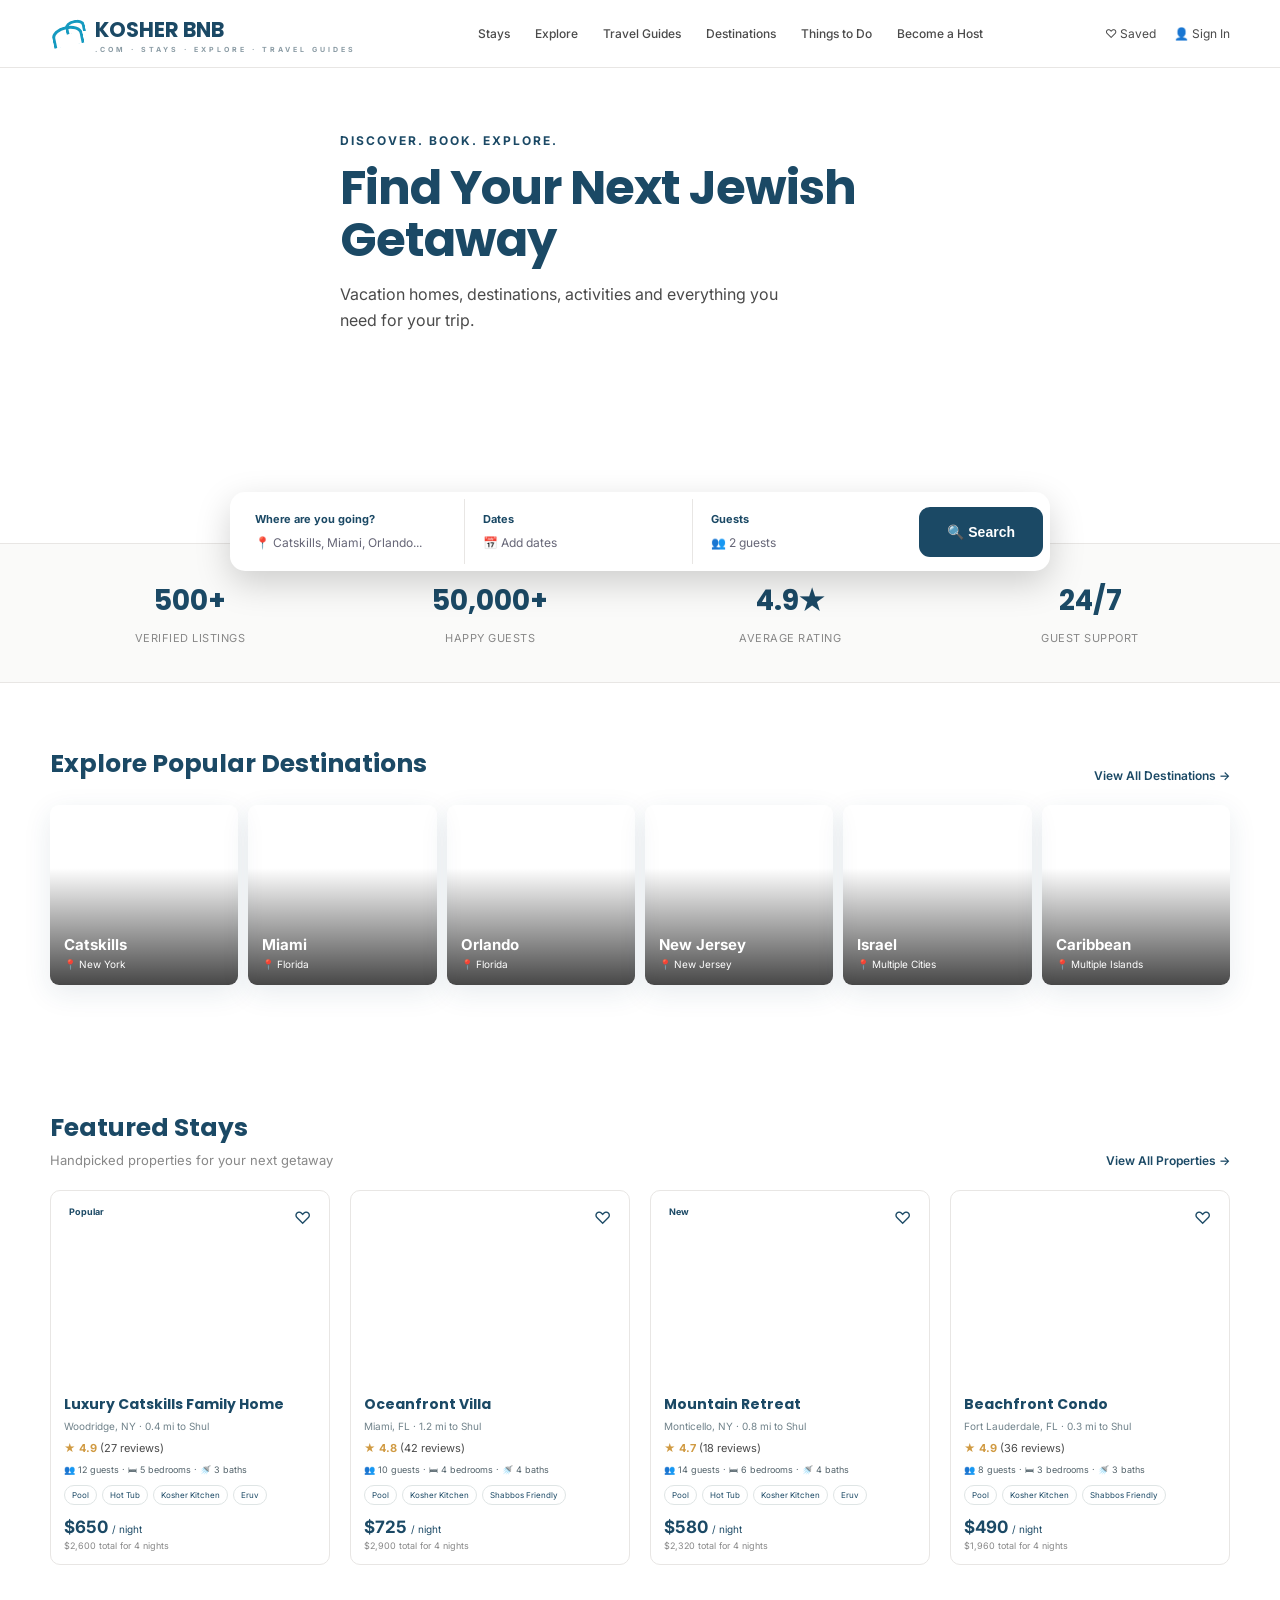
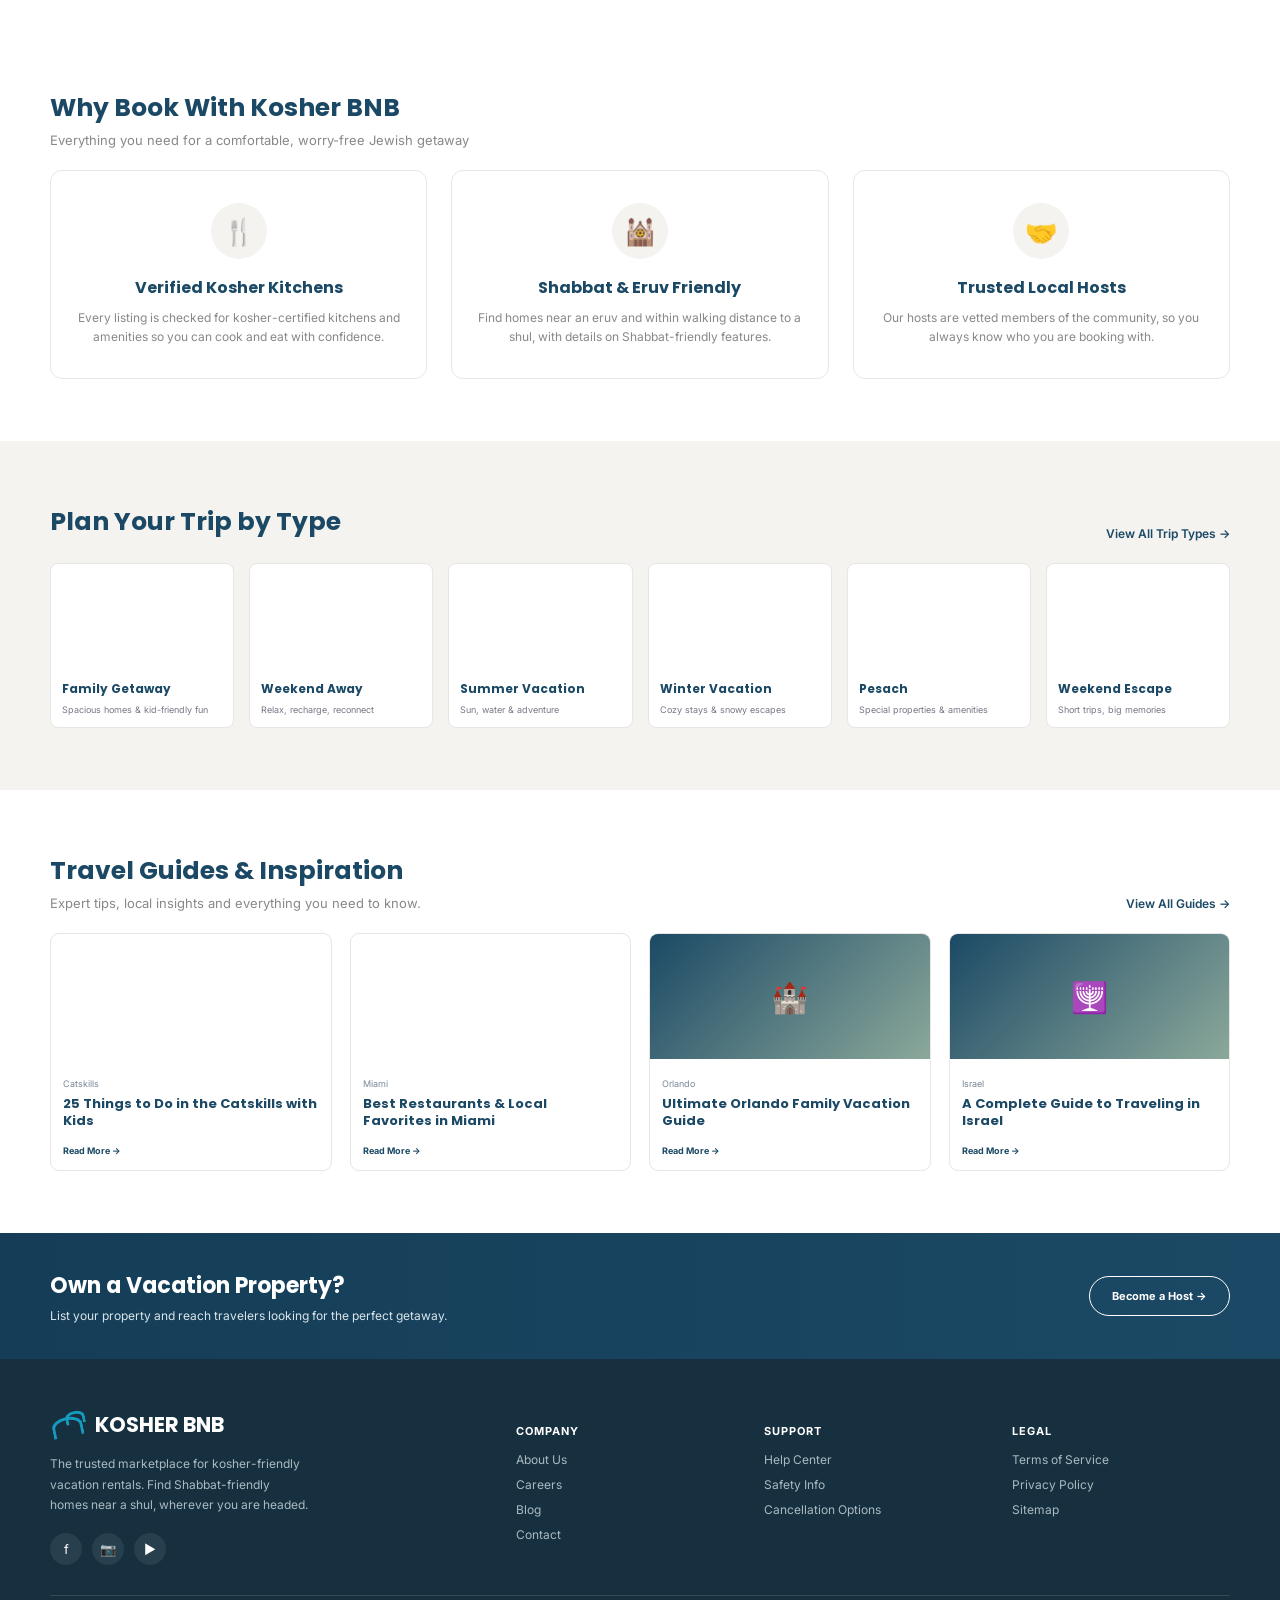
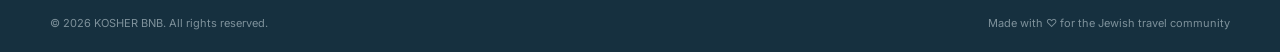
==== commit 83b9313e: "Redesign homepage: fix broken icons, add trust stats bar, why-book-with-us section, and enhanced foo" ====
--- a/index.html
+++ b/index.html
@@ -1,405 +1,241 @@
 <!DOCTYPE html>
-
 <html lang="en">
-
-<head><style type='text/css'>
-
-[aria-label="Start Voice"],
-
-.absolute.inset-0.h-full.w-full.object-contain,
-
-.absolute.inset-0.flex.items-center.justify-center
-
-{ display: none !important; }
-
+<head>
+<meta charset="utf-8">
+<meta name="viewport" content="width=device-width, initial-scale=1.0">
+<title>KOSHER BNB.com — Find Your Next Getaway</title>
+<link rel="preconnect" href="https://fonts.googleapis.com">
+<link rel="preconnect" href="https://fonts.gstatic.com" crossorigin>
+<link href="https://fonts.googleapis.com/css2?family=Inter:wght@400;500;600;700&family=Poppins:wght@600;700&display=swap" rel="stylesheet">
+<style>
+:root{
+--blue:#1B4965; --green:#8BA89A; --gold:#D4A574; --cream:#F5F3F0;
+--border:#E8E6E4; --text:#4A4A4A; --muted:#888; --white:#fff;
+--shadow:0 8px 28px rgba(27,73,101,.10);
+}
+*{box-sizing:border-box}
+html{scroll-behavior:smooth}
+body{margin:0;font-family:Inter,Arial,sans-serif;color:var(--text);background:#fff}
+h1,h2,h3{font-family:Poppins,Inter,sans-serif;color:var(--blue);margin:0}
+a{text-decoration:none;color:inherit}
+.container{width:min(1180px,calc(100% - 40px));margin:auto}
+header{height:68px;background:#fff;border-bottom:1px solid var(--border);display:flex;align-items:center;position:sticky;top:0;z-index:50}
+.nav{display:flex;align-items:center;justify-content:space-between;gap:28px}
+.logo{display:flex;align-items:center;gap:10px;color:var(--blue);font-family:Poppins;font-size:21px;font-weight:700;white-space:nowrap}
+.logo-mark{width:35px;height:30px;position:relative}
+.logo-mark:before,.logo-mark:after{content:"";position:absolute;border-radius:50% 50% 0 0;border:3px solid #159ac0;border-bottom:0;transform:rotate(-12deg)}
+.logo-mark:before{width:25px;height:17px;left:2px;top:7px}
+.logo-mark:after{width:14px;height:10px;right:0;top:1px}
+.logo small{display:block;font-family:Inter;font-size:7px;letter-spacing:3px;color:#8a9ba4}
+.links{display:flex;gap:25px;font-size:12px;font-weight:500;align-items:center}
+.links a:hover{color:var(--blue)}
+.actions{display:flex;gap:18px;align-items:center;font-size:12px}
+.hero{min-height:475px;background:
+linear-gradient(90deg,rgba(255,255,255,.96) 0%,rgba(255,255,255,.78) 38%,rgba(255,255,255,.12) 72%),
+url('https://images.unsplash.com/photo-1500534623283-312aade485b7?auto=format&fit=crop&w=2000&q=85') center/cover;
+position:relative;padding:65px 0 45px}
+.hero-content{max-width:600px}
+.kicker{font-size:12px;font-weight:700;letter-spacing:2px;color:var(--blue);margin-bottom:14px}
+.hero h1{font-size:48px;line-height:1.08;letter-spacing:-1px;margin-bottom:15px}
+.hero p{font-size:16px;line-height:1.65;max-width:470px;margin:0 0 30px}
+.search-box{background:#fff;border-radius:15px;box-shadow:0 12px 35px rgba(0,0,0,.18);display:flex;align-items:center;padding:7px;max-width:820px;position:absolute;bottom:-28px;left:50%;transform:translateX(-50%);width:min(92%,1000px);z-index:3}
+.search-field{flex:1;padding:13px 18px;border-right:1px solid var(--border)}
+.search-field:last-of-type{border:0}
+.search-field label{display:block;font-size:11px;font-weight:700;color:var(--blue);margin-bottom:5px}
+.search-field span{font-size:12px;color:#667}
+.search-btn{border:0;background:var(--blue);color:#fff;border-radius:11px;padding:17px 28px;font-weight:700;cursor:pointer;font-size:14px}
+.search-btn:hover{transform:translateY(-1px)}
+.section{padding:62px 0}
+.section:first-of-type{padding-top:85px}
+.section-head{display:flex;justify-content:space-between;align-items:end;margin-bottom:22px}
+.section-head h2{font-size:25px}
+.section-head p{margin:5px 0 0;color:var(--muted);font-size:13px}
+.view{font-size:12px;color:var(--blue);font-weight:600}
+.stats-bar{padding:36px 0;border-top:1px solid var(--border);border-bottom:1px solid var(--border);background:#fafaf9}
+.stats-grid{display:grid;grid-template-columns:repeat(4,1fr);gap:20px;text-align:center}
+.stat b{display:block;font-family:Poppins;font-size:28px;color:var(--blue);margin-bottom:4px}
+.stat span{font-size:11px;color:var(--muted);letter-spacing:.5px;text-transform:uppercase}
+.dest-grid{display:grid;grid-template-columns:repeat(6,1fr);gap:10px}
+.dest{height:180px;border-radius:9px;overflow:hidden;position:relative;background-size:cover;background-position:center;box-shadow:var(--shadow)}
+.dest:after{content:"";position:absolute;inset:0;background:linear-gradient(transparent 35%,rgba(0,0,0,.72))}
+.dest span{position:absolute;bottom:15px;left:14px;color:#fff;font-weight:700;font-size:15px;z-index:1}
+.dest small{display:block;font-size:10px;font-weight:400;margin-top:4px}
+.cards{display:grid;grid-template-columns:repeat(4,1fr);gap:20px}
+.card{border:1px solid var(--border);border-radius:10px;overflow:hidden;background:#fff;transition:.2s;position:relative}
+.card:hover{transform:translateY(-4px);box-shadow:var(--shadow)}
+.card-img{height:190px;background-size:cover;background-position:center;position:relative}
+.heart{position:absolute;right:12px;top:12px;width:30px;height:30px;border-radius:50%;background:rgba(255,255,255,.92);display:grid;place-items:center;color:var(--blue);font-size:17px}
+.badge{position:absolute;left:10px;top:10px;background:#fff;padding:5px 8px;border-radius:5px;font-size:9px;font-weight:700;color:var(--blue)}
+.card-body{padding:13px}
+.card h3{font-size:14px;margin-bottom:5px}
+.location{font-size:10px;color:#70828a;margin-bottom:9px}
+.rating{font-size:11px;margin-bottom:9px}.rating b{color:#d09a42}
+.meta{display:flex;gap:9px;flex-wrap:wrap;font-size:9px;color:#53636b;margin-bottom:10px}
+.tags{display:flex;gap:5px;flex-wrap:wrap;margin-bottom:12px}
+.tag{border:1px solid #dfe5e5;border-radius:12px;padding:4px 7px;font-size:8px;color:var(--blue)}
+.price{font-size:17px;font-weight:700;color:var(--blue)}.price span{font-size:10px;font-weight:400}
+.total{font-size:9px;color:var(--muted);margin-top:3px}
+.features{display:grid;grid-template-columns:repeat(3,1fr);gap:24px}
+.feature{text-align:center;padding:32px 22px;border:1px solid var(--border);border-radius:12px;transition:.2s}
+.feature:hover{box-shadow:var(--shadow);transform:translateY(-3px)}
+.feature-icon{width:56px;height:56px;border-radius:50%;background:var(--cream);display:grid;place-items:center;margin:0 auto 16px;font-size:26px}
+.feature h3{font-size:16px;margin-bottom:8px}
+.feature p{font-size:12px;color:var(--muted);line-height:1.6;margin:0}
+.trip-section{background:var(--cream)}
+.trip-grid{display:grid;grid-template-columns:repeat(6,1fr);gap:15px}
+.trip{background:#fff;border-radius:8px;overflow:hidden;border:1px solid var(--border)}
+.trip-img{height:105px;background-size:cover;background-position:center}
+.trip-body{padding:11px}.trip h3{font-size:12px;margin-bottom:5px}.trip p{font-size:9px;color:#778;margin:0;line-height:1.45}
+.guides{display:grid;grid-template-columns:repeat(4,1fr);gap:18px}
+.guide{border:1px solid var(--border);border-radius:9px;overflow:hidden;background:#fff}
+.guide-img{height:125px;background-size:cover;background-position:center}
+.guide-img.placeholder{background:linear-gradient(135deg,var(--blue),var(--green));display:grid;place-items:center;font-size:30px}
+.guide-body{padding:12px}.guide small{color:#789;font-size:9px}.guide h3{font-size:13px;margin:5px 0 8px;line-height:1.3}.guide a{font-size:9px;color:var(--blue);font-weight:700}
+.host{background:linear-gradient(90deg,#153d57,#1B4965);color:#fff;padding:36px 0}
+.host-inner{display:flex;justify-content:space-between;align-items:center;gap:30px}
+.host h2{color:#fff;font-size:22px;margin-bottom:6px}.host p{margin:0;color:#dbe6eb;font-size:12px}
+.host-btn{border:1px solid #fff;color:#fff;border-radius:25px;padding:12px 22px;font-size:11px;font-weight:700;white-space:nowrap}
+footer{background:#16303f;padding:50px 0 22px;color:#a9bac2;font-size:12px}
+.footer-top{display:grid;grid-template-columns:2fr 1fr 1fr 1fr;gap:30px;padding-bottom:30px;border-bottom:1px solid rgba(255,255,255,.12)}
+.footer-brand .logo{color:#fff}
+.footer-brand p{font-size:12px;line-height:1.7;color:#a9bac2;margin:14px 0 18px;max-width:260px}
+.footer-social{display:flex;gap:10px}
+.footer-social a{width:32px;height:32px;border-radius:50%;background:rgba(255,255,255,.08);display:grid;place-items:center;color:#fff;font-size:13px}
+.footer-col h4{color:#fff;font-size:11px;letter-spacing:1px;margin-bottom:14px;text-transform:uppercase}
+.footer-col a{display:block;color:#a9bac2;font-size:12px;margin-bottom:10px}
+.footer-col a:hover{color:#fff}
+.footer-bottom{display:flex;justify-content:space-between;padding-top:20px;font-size:11px;color:#7e919b}
+@media(max-width:1000px){
+.links{display:none}.dest-grid{grid-template-columns:repeat(3,1fr)}.cards{grid-template-columns:repeat(2,1fr)}
+.trip-grid{grid-template-columns:repeat(3,1fr)}.guides{grid-template-columns:repeat(2,1fr)}.stats-grid{grid-template-columns:repeat(2,1fr)}
+.features{grid-template-columns:1fr}.footer-top{grid-template-columns:1fr 1fr}
+}
+@media(max-width:700px){
+.container{width:min(100% - 24px,600px)}header{height:60px}.actions{display:none}
+.hero{min-height:560px;padding-top:45px;background:linear-gradient(rgba(255,255,255,.88),rgba(255,255,255,.35)),url('https://images.unsplash.com/photo-1500534623283-312aade485b7?auto=format&fit=crop&w=1200&q=80') center/cover}
+.hero h1{font-size:36px}.hero p{font-size:14px}.search-box{bottom:18px;display:block;padding:8px}.search-field{border-right:0;border-bottom:1px solid var(--border);padding:10px 12px}.search-btn{width:100%;margin-top:6px}
+.section{padding:42px 0}.section:first-of-type{padding-top:45px}.dest-grid{grid-template-columns:repeat(2,1fr)}.dest{height:145px}
+.cards{grid-template-columns:1fr}.card-img{height:220px}.trip-grid{grid-template-columns:repeat(2,1fr)}.guides{grid-template-columns:1fr}
+.host-inner{display:block}.host-btn{display:inline-block;margin-top:18px}.footer-top{grid-template-columns:1fr}.footer-bottom{display:block}.footer-bottom div{margin-bottom:8px}
+}
 </style>
-
-
-
-<meta charset="utf-8">
-
-<meta name="viewport" content="width=device-width, initial-scale=1.0">
-
-<title>KOSHER BNB.com — Find Your Next Getaway</title>
-
-<link rel="preconnect" href="https://fonts.googleapis.com">
-
-<link rel="preconnect" href="https://fonts.gstatic.com" crossorigin>
-
-<link href="https://fonts.googleapis.com/css2?family=Inter:wght@400;500;600;700&family=Poppins:wght@600;700&display=swap" rel="stylesheet">
-
-<style>
-
-:root{
-
---blue:#1B4965; --green:#8BA89A; --gold:#D4A574; --cream:#F5F3F0;
-
---border:#E8E6E4; --text:#4A4A4A; --muted:#888; --white:#fff;
-
---shadow:0 8px 28px rgba(27,73,101,.10);
-
-}
-
-*{box-sizing:border-box}
-
-html{scroll-behavior:smooth}
-
-body{margin:0;font-family:Inter,Arial,sans-serif;color:var(--text);background:#fff}
-
-h1,h2,h3{font-family:Poppins,Inter,sans-serif;color:var(--blue);margin:0}
-
-a{text-decoration:none;color:inherit}
-
-.container{width:min(1180px,calc(100% - 40px));margin:auto}
-
-header{height:68px;background:#fff;border-bottom:1px solid var(--border);display:flex;align-items:center;position:sticky;top:0;z-index:50}
-
-.nav{display:flex;align-items:center;justify-content:space-between;gap:28px}
-
-.logo{display:flex;align-items:center;gap:10px;color:var(--blue);font-family:Poppins;font-size:21px;font-weight:700;white-space:nowrap}
-
-.logo-mark{width:35px;height:30px;position:relative}
-
-.logo-mark:before,.logo-mark:after{content:"";position:absolute;border-radius:50% 50% 0 0;border:3px solid #159ac0;border-bottom:0;transform:rotate(-12deg)}
-
-.logo-mark:before{width:25px;height:17px;left:2px;top:7px}
-
-.logo-mark:after{width:14px;height:10px;right:0;top:1px}
-
-.logo small{display:block;font-family:Inter;font-size:7px;letter-spacing:3px;color:#8a9ba4}
-
-.links{display:flex;gap:25px;font-size:12px;font-weight:500;align-items:center}
-
-.links a:hover{color:var(--blue)}
-
-.actions{display:flex;gap:18px;align-items:center;font-size:12px}
-
-.hero{min-height:475px;background:
-
-linear-gradient(90deg,rgba(255,255,255,.96) 0%,rgba(255,255,255,.78) 38%,rgba(255,255,255,.12) 72%),
-
-url('https://images.unsplash.com/photo-1500534623283-312aade485b7?auto=format&fit=crop&w=2000&q=85') center/cover;
-
-position:relative;padding:65px 0 45px}
-
-.hero-content{max-width:600px}
-
-.kicker{font-size:12px;font-weight:700;letter-spacing:2px;color:var(--blue);margin-bottom:14px}
-
-.hero h1{font-size:48px;line-height:1.08;letter-spacing:-1px;margin-bottom:15px}
-
-.hero p{font-size:16px;line-height:1.65;max-width:470px;margin:0 0 30px}
-
-.search-box{background:#fff;border-radius:15px;box-shadow:0 12px 35px rgba(0,0,0,.18);display:flex;align-items:center;padding:7px;max-width:820px;position:absolute;bottom:-28px;left:50%;transform:translateX(-50%);width:min(92%,1000px);z-index:3}
-
-.search-field{flex:1;padding:13px 18px;border-right:1px solid var(--border)}
-
-.search-field:last-of-type{border:0}
-
-.search-field label{display:block;font-size:11px;font-weight:700;color:var(--blue);margin-bottom:5px}
-
-.search-field span{font-size:12px;color:#667}
-
-.search-btn{border:0;background:var(--blue);color:#fff;border-radius:11px;padding:17px 28px;font-weight:700;cursor:pointer;font-size:14px}
-
-.search-btn:hover{transform:translateY(-1px)}
-
-.section{padding:62px 0}
-
-.section:first-of-type{padding-top:85px}
-
-.section-head{display:flex;justify-content:space-between;align-items:end;margin-bottom:22px}
-
-.section-head h2{font-size:25px}
-
-.section-head p{margin:5px 0 0;color:var(--muted);font-size:13px}
-
-.view{font-size:12px;color:var(--blue);font-weight:600}
-
-.dest-grid{display:grid;grid-template-columns:repeat(6,1fr);gap:10px}
-
-.dest{height:180px;border-radius:9px;overflow:hidden;position:relative;background-size:cover;background-position:center;box-shadow:var(--shadow)}
-
-.dest:after{content:"";position:absolute;inset:0;background:linear-gradient(transparent 35%,rgba(0,0,0,.72))}
-
-.dest span{position:absolute;bottom:15px;left:14px;color:#fff;font-weight:700;font-size:15px;z-index:1}
-
-.dest small{display:block;font-size:10px;font-weight:400;margin-top:4px}
-
-.cards{display:grid;grid-template-columns:repeat(4,1fr);gap:20px}
-
-.card{border:1px solid var(--border);border-radius:10px;overflow:hidden;background:#fff;transition:.2s;position:relative}
-
-.card:hover{transform:translateY(-4px);box-shadow:var(--shadow)}
-
-.card-img{height:190px;background-size:cover;background-position:center;position:relative}
-
-.heart{position:absolute;right:12px;top:12px;width:30px;height:30px;border-radius:50%;background:rgba(255,255,255,.92);display:grid;place-items:center;color:var(--blue);font-size:17px}
-
-.badge{position:absolute;left:10px;top:10px;background:#fff;padding:5px 8px;border-radius:5px;font-size:9px;font-weight:700;color:var(--blue)}
-
-.card-body{padding:13px}
-
-.card h3{font-size:14px;margin-bottom:5px}
-
-.location{font-size:10px;color:#70828a;margin-bottom:9px}
-
-.rating{font-size:11px;margin-bottom:9px}.rating b{color:#d09a42}
-
-.meta{display:flex;gap:9px;flex-wrap:wrap;font-size:9px;color:#53636b;margin-bottom:10px}
-
-.tags{display:flex;gap:5px;flex-wrap:wrap;margin-bottom:12px}
-
-.tag{border:1px solid #dfe5e5;border-radius:12px;padding:4px 7px;font-size:8px;color:var(--blue)}
-
-.price{font-size:17px;font-weight:700;color:var(--blue)}.price span{font-size:10px;font-weight:400}
-
-.total{font-size:9px;color:var(--muted);margin-top:3px}
-
-.trip-section{background:var(--cream)}
-
-.trip-grid{display:grid;grid-template-columns:repeat(6,1fr);gap:15px}
-
-.trip{background:#fff;border-radius:8px;overflow:hidden;border:1px solid var(--border)}
-
-.trip-img{height:105px;background-size:cover;background-position:center}
-
-.trip-body{padding:11px}.trip h3{font-size:12px;margin-bottom:5px}.trip p{font-size:9px;color:#778;margin:0;line-height:1.45}
-
-.guides{display:grid;grid-template-columns:repeat(4,1fr);gap:18px}
-
-.guide{border:1px solid var(--border);border-radius:9px;overflow:hidden;background:#fff}
-
-.guide-img{height:125px;background-size:cover;background-position:center}
-
-.guide-body{padding:12px}.guide small{color:#789;font-size:9px}.guide h3{font-size:13px;margin:5px 0 8px;line-height:1.3}.guide a{font-size:9px;color:var(--blue);font-weight:700}
-
-.host{background:linear-gradient(90deg,#153d57,#1B4965);color:#fff;padding:36px 0}
-
-.host-inner{display:flex;justify-content:space-between;align-items:center;gap:30px}
-
-.host h2{color:#fff;font-size:22px;margin-bottom:6px}.host p{margin:0;color:#dbe6eb;font-size:12px}
-
-.host-btn{border:1px solid #fff;color:#fff;border-radius:25px;padding:12px 22px;font-size:11px;font-weight:700;white-space:nowrap}
-
-footer{background:#f8f8f7;padding:35px 0;color:#748087;font-size:11px}
-
-.footer-inner{display:flex;justify-content:space-between;gap:30px}.footer-links{display:flex;gap:20px}
-
-@media(max-width:1000px){
-
-.links{display:none}.dest-grid{grid-template-columns:repeat(3,1fr)}.cards{grid-template-columns:repeat(2,1fr)}
-
-.trip-grid{grid-template-columns:repeat(3,1fr)}.guides{grid-template-columns:repeat(2,1fr)}
-
-}
-
-@media(max-width:700px){
-
-.container{width:min(100% - 24px,600px)}header{height:60px}.actions{display:none}
-
-.hero{min-height:560px;padding-top:45px;background:linear-gradient(rgba(255,255,255,.88),rgba(255,255,255,.35)),url('https://images.unsplash.com/photo-1500534623283-312aade485b7?auto=format&fit=crop&w=1200&q=80') center/cover}
-
-.hero h1{font-size:36px}.hero p{font-size:14px}.search-box{bottom:18px;display:block;padding:8px}.search-field{border-right:0;border-bottom:1px solid var(--border);padding:10px 12px}.search-btn{width:100%;margin-top:6px}
-
-.section{padding:42px 0}.section:first-of-type{padding-top:45px}.dest-grid{grid-template-columns:repeat(2,1fr)}.dest{height:145px}
-
-.cards{grid-template-columns:1fr}.card-img{height:220px}.trip-grid{grid-template-columns:repeat(2,1fr)}.guides{grid-template-columns:1fr}
-
-.host-inner{display:block}.host-btn{display:inline-block;margin-top:18px}.footer-inner{display:block}.footer-links{margin-top:15px;flex-wrap:wrap}
-
-}
-
-</style>
-
-<style type="text/css" nonce="">.redacted {
-
-color: red !important;
-
-}</style></head>
-
+</head>
 <body>
-
-
-
 <header>
-
 <div class="container nav">
-
 <a class="logo" href="index.html">
-
 <span class="logo-mark"></span>
-
-<span>KOSHER BNB<small>.COM · STAYS · EXPLORE · TRAVEL GUIDES</small></span>
-
+<span>KOSHER BNB<small>.COM &middot; STAYS &middot; EXPLORE &middot; TRAVEL GUIDES</small></span>
 </a>
-
 <nav class="links">
-
 <a href="stays.html">Stays</a><a href="explore.html">Explore</a><a href="travel-guides.html">Travel Guides</a>
-
 <a href="destinations.html">Destinations</a><a href="things-to-do.html">Things to Do</a><a href="become-a-host.html">Become a Host</a>
-
 </nav>
-
-<div class="actions"><a href="#">♡ Saved</a><a href="#">♙ Sign In</a></div>
-
-</div>
-
+<div class="actions"><a href="#">&#9825; Saved</a><a href="#">&#128100; Sign In</a></div>
+</div>
 </header>
-
 <section class="hero">
-
 <div class="container hero-content">
-
 <div class="kicker">DISCOVER. BOOK. EXPLORE.</div>
-
 <h1>Find Your Next Jewish Getaway</h1>
-
 <p>Vacation homes, destinations, activities and everything you need for your trip.</p>
-
-</div>
-
+</div>
 <div class="search-box">
-
-<div class="search-field"><label>Where are you going?</label><span>⌖ Catskills, Miami, Orlando...</span></div>
-
-<div class="search-field"><label>Dates</label><span>▣ Add dates</span></div>
-
-<div class="search-field"><label>Guests</label><span>♙ 2 guests</span></div>
-
-<button class="search-btn" onclick="alert('Search experience coming next')">⌕ Search</button>
-
-</div>
-
-</section>
-
+<div class="search-field"><label>Where are you going?</label><span>&#128205; Catskills, Miami, Orlando...</span></div>
+<div class="search-field"><label>Dates</label><span>&#128197; Add dates</span></div>
+<div class="search-field"><label>Guests</label><span>&#128101; 2 guests</span></div>
+<button class="search-btn" onclick="alert('Search experience coming next')">&#128269; Search</button>
+</div>
+</section>
+<div class="stats-bar">
+<div class="container stats-grid">
+<div class="stat"><b>500+</b><span>Verified Listings</span></div>
+<div class="stat"><b>50,000+</b><span>Happy Guests</span></div>
+<div class="stat"><b>4.9&#9733;</b><span>Average Rating</span></div>
+<div class="stat"><b>24/7</b><span>Guest Support</span></div>
+</div>
+</div>
 <section class="section" id="destinations">
-
-<div class="container">
-
-<div class="section-head"><div><h2>Explore Popular Destinations</h2></div><a class="view" href="#">View All Destinations →</a></div>
-
+<div class="container">
+<div class="section-head"><div><h2>Explore Popular Destinations</h2></div><a class="view" href="#">View All Destinations &rarr;</a></div>
 <div class="dest-grid">
-
-<a class="dest" style="background-image:url('https://images.unsplash.com/photo-1448375240586-882707db888b?auto=format&fit=crop&w=500&q=80')"><span>Catskills<small>⌖ New York</small></span></a>
-
-<a class="dest" style="background-image:url('https://images.unsplash.com/photo-1507525428034-b723cf961d3e?auto=format&fit=crop&w=500&q=80')"><span>Miami<small>⌖ Florida</small></span></a>
-
-<a class="dest" style="background-image:url('https://images.unsplash.com/photo-1518709594023-6eab9bab7b23?auto=format&fit=crop&w=500&q=80')"><span>Orlando<small>⌖ Florida</small></span></a>
-
-<a class="dest" style="background-image:url('https://images.unsplash.com/photo-1500530855697-b586d89ba3ee?auto=format&fit=crop&w=500&q=80')"><span>New Jersey<small>⌖ New Jersey</small></span></a>
-
-<a class="dest" style="background-image:url('https://images.unsplash.com/photo-1548013146-72479768bada?auto=format&fit=crop&w=500&q=80')"><span>Israel<small>⌖ Multiple Cities</small></span></a>
-
-<a class="dest" style="background-image:url('https://images.unsplash.com/photo-1500534314209-a25ddb2bd429?auto=format&fit=crop&w=500&q=80')"><span>Caribbean<small>⌖ Multiple Islands</small></span></a>
-
-</div>
-
-</div>
-
-</section>
-
+<a class="dest" style="background-image:url('https://images.unsplash.com/photo-1448375240586-882707db888b?auto=format&fit=crop&w=500&q=80')"><span>Catskills<small>&#128205; New York</small></span></a>
+<a class="dest" style="background-image:url('https://images.unsplash.com/photo-1507525428034-b723cf961d3e?auto=format&fit=crop&w=500&q=80')"><span>Miami<small>&#128205; Florida</small></span></a>
+<a class="dest" style="background-image:url('https://images.unsplash.com/photo-1518709594023-6eab9bab7b23?auto=format&fit=crop&w=500&q=80')"><span>Orlando<small>&#128205; Florida</small></span></a>
+<a class="dest" style="background-image:url('https://images.unsplash.com/photo-1500530855697-b586d89ba3ee?auto=format&fit=crop&w=500&q=80')"><span>New Jersey<small>&#128205; New Jersey</small></span></a>
+<a class="dest" style="background-image:url('https://images.unsplash.com/photo-1548013146-72479768bada?auto=format&fit=crop&w=500&q=80')"><span>Israel<small>&#128205; Multiple Cities</small></span></a>
+<a class="dest" style="background-image:url('https://images.unsplash.com/photo-1500534314209-a25ddb2bd429?auto=format&fit=crop&w=500&q=80')"><span>Caribbean<small>&#128205; Multiple Islands</small></span></a>
+</div>
+</div>
+</section>
 <section class="section" id="stays">
-
-<div class="container">
-
-<div class="section-head"><div><h2>Featured Stays</h2><p>Handpicked properties for your next getaway</p></div><a class="view" href="#">View All Properties →</a></div>
-
+<div class="container">
+<div class="section-head"><div><h2>Featured Stays</h2><p>Handpicked properties for your next getaway</p></div><a class="view" href="#">View All Properties &rarr;</a></div>
 <div class="cards">
-
-<article class="card"><div class="card-img" style="background-image:url('https://images.unsplash.com/photo-1564013799919-ab600027ffc6?auto=format&fit=crop&w=900&q=80')"><span class="badge">Popular</span><span class="heart">♡</span></div><div class="card-body"><h3>Luxury Catskills Family Home</h3><div class="location">Woodridge, NY · 0.4 mi to Shul</div><div class="rating"><b>★ 4.9</b> (27 reviews)</div><div class="meta">♙ 12 guests · 🛏 5 bedrooms · ♧ 3 baths</div><div class="tags"><span class="tag">Pool</span><span class="tag">Hot Tub</span><span class="tag">Kosher Kitchen</span><span class="tag">Eruv</span></div><div class="price">$650 <span>/ night</span></div><div class="total">$2,600 total for 4 nights</div></div></article>
-
-<article class="card"><div class="card-img" style="background-image:url('https://images.unsplash.com/photo-1600607687939-ce8a6c25118c?auto=format&fit=crop&w=900&q=80')"><span class="heart">♡</span></div><div class="card-body"><h3>Oceanfront Villa</h3><div class="location">Miami, FL · 1.2 mi to Shul</div><div class="rating"><b>★ 4.8</b> (42 reviews)</div><div class="meta">♙ 10 guests · 🛏 4 bedrooms · ♧ 4 baths</div><div class="tags"><span class="tag">Pool</span><span class="tag">Kosher Kitchen</span><span class="tag">Shabbos Friendly</span></div><div class="price">$725 <span>/ night</span></div><div class="total">$2,900 total for 4 nights</div></div></article>
-
-<article class="card"><div class="card-img" style="background-image:url('https://images.unsplash.com/photo-1449158743715-0a90ebb6d2d8?auto=format&fit=crop&w=900&q=80')"><span class="badge">New</span><span class="heart">♡</span></div><div class="card-body"><h3>Mountain Retreat</h3><div class="location">Monticello, NY · 0.8 mi to Shul</div><div class="rating"><b>★ 4.7</b> (18 reviews)</div><div class="meta">♙ 14 guests · 🛏 6 bedrooms · ♧ 4 baths</div><div class="tags"><span class="tag">Pool</span><span class="tag">Hot Tub</span><span class="tag">Kosher Kitchen</span><span class="tag">Eruv</span></div><div class="price">$580 <span>/ night</span></div><div class="total">$2,320 total for 4 nights</div></div></article>
-
-<article class="card"><div class="card-img" style="background-image:url('https://images.unsplash.com/photo-1600566753086-00f18fb6b3ea?auto=format&fit=crop&w=900&q=80')"><span class="heart">♡</span></div><div class="card-body"><h3>Beachfront Condo</h3><div class="location">Fort Lauderdale, FL · 0.3 mi to Shul</div><div class="rating"><b>★ 4.9</b> (36 reviews)</div><div class="meta">♙ 8 guests · 🛏 3 bedrooms · ♧ 3 baths</div><div class="tags"><span class="tag">Pool</span><span class="tag">Kosher Kitchen</span><span class="tag">Shabbos Friendly</span></div><div class="price">$490 <span>/ night</span></div><div class="total">$1,960 total for 4 nights</div></div></article>
-
-</div>
-
-</div>
-
-</section>
-
-
-
+<article class="card"><div class="card-img" style="background-image:url('https://images.unsplash.com/photo-1564013799919-ab600027ffc6?auto=format&fit=crop&w=900&q=80')"><span class="badge">Popular</span><span class="heart">&#9825;</span></div><div class="card-body"><h3>Luxury Catskills Family Home</h3><div class="location">Woodridge, NY &middot; 0.4 mi to Shul</div><div class="rating"><b>&#9733; 4.9</b> (27 reviews)</div><div class="meta">&#128101; 12 guests &middot; &#128719; 5 bedrooms &middot; &#128703; 3 baths</div><div class="tags"><span class="tag">Pool</span><span class="tag">Hot Tub</span><span class="tag">Kosher Kitchen</span><span class="tag">Eruv</span></div><div class="price">$650 <span>/ night</span></div><div class="total">$2,600 total for 4 nights</div></div></article>
+<article class="card"><div class="card-img" style="background-image:url('https://images.unsplash.com/photo-1600607687939-ce8a6c25118c?auto=format&fit=crop&w=900&q=80')"><span class="heart">&#9825;</span></div><div class="card-body"><h3>Oceanfront Villa</h3><div class="location">Miami, FL &middot; 1.2 mi to Shul</div><div class="rating"><b>&#9733; 4.8</b> (42 reviews)</div><div class="meta">&#128101; 10 guests &middot; &#128719; 4 bedrooms &middot; &#128703; 4 baths</div><div class="tags"><span class="tag">Pool</span><span class="tag">Kosher Kitchen</span><span class="tag">Shabbos Friendly</span></div><div class="price">$725 <span>/ night</span></div><div class="total">$2,900 total for 4 nights</div></div></article>
+<article class="card"><div class="card-img" style="background-image:url('https://images.unsplash.com/photo-1449158743715-0a90ebb6d2d8?auto=format&fit=crop&w=900&q=80')"><span class="badge">New</span><span class="heart">&#9825;</span></div><div class="card-body"><h3>Mountain Retreat</h3><div class="location">Monticello, NY &middot; 0.8 mi to Shul</div><div class="rating"><b>&#9733; 4.7</b> (18 reviews)</div><div class="meta">&#128101; 14 guests &middot; &#128719; 6 bedrooms &middot; &#128703; 4 baths</div><div class="tags"><span class="tag">Pool</span><span class="tag">Hot Tub</span><span class="tag">Kosher Kitchen</span><span class="tag">Eruv</span></div><div class="price">$580 <span>/ night</span></div><div class="total">$2,320 total for 4 nights</div></div></article>
+<article class="card"><div class="card-img" style="background-image:url('https://images.unsplash.com/photo-1600566753086-00f18fb6b3ea?auto=format&fit=crop&w=900&q=80')"><span class="heart">&#9825;</span></div><div class="card-body"><h3>Beachfront Condo</h3><div class="location">Fort Lauderdale, FL &middot; 0.3 mi to Shul</div><div class="rating"><b>&#9733; 4.9</b> (36 reviews)</div><div class="meta">&#128101; 8 guests &middot; &#128719; 3 bedrooms &middot; &#128703; 3 baths</div><div class="tags"><span class="tag">Pool</span><span class="tag">Kosher Kitchen</span><span class="tag">Shabbos Friendly</span></div><div class="price">$490 <span>/ night</span></div><div class="total">$1,960 total for 4 nights</div></div></article>
+</div>
+</div>
+</section>
+<section class="section" id="why">
+<div class="container">
+<div class="section-head"><div><h2>Why Book With Kosher BNB</h2><p>Everything you need for a comfortable, worry-free Jewish getaway</p></div></div>
+<div class="features">
+<div class="feature"><div class="feature-icon">&#127860;</div><h3>Verified Kosher Kitchens</h3><p>Every listing is checked for kosher-certified kitchens and amenities so you can cook and eat with confidence.</p></div>
+<div class="feature"><div class="feature-icon">&#128333;</div><h3>Shabbat &amp; Eruv Friendly</h3><p>Find homes near an eruv and within walking distance to a shul, with details on Shabbat-friendly features.</p></div>
+<div class="feature"><div class="feature-icon">&#129309;</div><h3>Trusted Local Hosts</h3><p>Our hosts are vetted members of the community, so you always know who you are booking with.</p></div>
+</div>
+</div>
+</section>
 <section class="section trip-section" id="things">
-
-<div class="container">
-
-<div class="section-head"><div><h2>Plan Your Trip by Type</h2></div><a class="view" href="#">View All Trip Types →</a></div>
-
+<div class="container">
+<div class="section-head"><div><h2>Plan Your Trip by Type</h2></div><a class="view" href="#">View All Trip Types &rarr;</a></div>
 <div class="trip-grid">
-
-<div class="trip"><div class="trip-img" style="background-image:url('https://images.unsplash.com/photo-1504150558240-0b4fd8946624?auto=format&fit=crop&w=600&q=80')"></div><div class="trip-body"><h3>Family Getaway</h3><p>Spacious homes & kid-friendly fun</p></div></div>
-
+<div class="trip"><div class="trip-img" style="background-image:url('https://images.unsplash.com/photo-1504150558240-0b4fd8946624?auto=format&fit=crop&w=600&q=80')"></div><div class="trip-body"><h3>Family Getaway</h3><p>Spacious homes &amp; kid-friendly fun</p></div></div>
 <div class="trip"><div class="trip-img" style="background-image:url('https://images.unsplash.com/photo-1519682337058-a94d519337bc?auto=format&fit=crop&w=600&q=80')"></div><div class="trip-body"><h3>Weekend Away</h3><p>Relax, recharge, reconnect</p></div></div>
-
-<div class="trip"><div class="trip-img" style="background-image:url('https://images.unsplash.com/photo-1470770841072-f978cf4d019e?auto=format&fit=crop&w=600&q=80')"></div><div class="trip-body"><h3>Summer Vacation</h3><p>Sun, water & adventure</p></div></div>
-
-<div class="trip"><div class="trip-img" style="background-image:url('https://images.unsplash.com/photo-1517825738774-7de9363ef735?auto=format&fit=crop&w=600&q=80')"></div><div class="trip-body"><h3>Winter Vacation</h3><p>Cozy stays & snowy escapes</p></div></div>
-
-<div class="trip"><div class="trip-img" style="background-image:url('https://images.unsplash.com/photo-1514517220017-8ce97a34a7b6?auto=format&fit=crop&w=600&q=80')"></div><div class="trip-body"><h3>Pesach</h3><p>Special properties & amenities</p></div></div>
-
+<div class="trip"><div class="trip-img" style="background-image:url('https://images.unsplash.com/photo-1470770841072-f978cf4d019e?auto=format&fit=crop&w=600&q=80')"></div><div class="trip-body"><h3>Summer Vacation</h3><p>Sun, water &amp; adventure</p></div></div>
+<div class="trip"><div class="trip-img" style="background-image:url('https://images.unsplash.com/photo-1517825738774-7de9363ef735?auto=format&fit=crop&w=600&q=80')"></div><div class="trip-body"><h3>Winter Vacation</h3><p>Cozy stays &amp; snowy escapes</p></div></div>
+<div class="trip"><div class="trip-img" style="background-image:url('https://images.unsplash.com/photo-1514517220017-8ce97a34a7b6?auto=format&fit=crop&w=600&q=80')"></div><div class="trip-body"><h3>Pesach</h3><p>Special properties &amp; amenities</p></div></div>
 <div class="trip"><div class="trip-img" style="background-image:url('https://images.unsplash.com/photo-1500534623283-312aade485b7?auto=format&fit=crop&w=600&q=80')"></div><div class="trip-body"><h3>Weekend Escape</h3><p>Short trips, big memories</p></div></div>
-
-</div>
-
-</div>
-
-</section>
-
+</div>
+</div>
+</section>
 <section class="section" id="guides">
-
-<div class="container">
-
-<div class="section-head"><div><h2>Travel Guides & Inspiration</h2><p>Expert tips, local insights and everything you need to know.</p></div><a class="view" href="#">View All Guides →</a></div>
-
+<div class="container">
+<div class="section-head"><div><h2>Travel Guides &amp; Inspiration</h2><p>Expert tips, local insights and everything you need to know.</p></div><a class="view" href="#">View All Guides &rarr;</a></div>
 <div class="guides">
-
-<article class="guide"><div class="guide-img" style="background-image:url('https://images.unsplash.com/photo-1469474968028-56623f02e42e?auto=format&fit=crop&w=800&q=80')"></div><div class="guide-body"><small>Catskills</small><h3>25 Things to Do in the Catskills with Kids</h3><a href="#">Read More →</a></div></article>
-
-<article class="guide"><div class="guide-img" style="background-image:url('https://images.unsplash.com/photo-1547592180-85f173990554?auto=format&fit=crop&w=800&q=80')"></div><div class="guide-body"><small>Miami</small><h3>Best Restaurants & Local Favorites in Miami</h3><a href="#">Read More →</a></div></article>
-
-<article class="guide"><div class="guide-img" style="background-image:url('https://images.unsplash.com/photo-1593277597509-0d2f7d8b5a57?auto=format&fit=crop&w=800&q=80')"></div><div class="guide-body"><small>Orlando</small><h3>Ultimate Orlando Family Vacation Guide</h3><a href="#">Read More →</a></div></article>
-
-<article class="guide"><div class="guide-img" style="background-image:url('https://images.unsplash.com/photo-1539650116574-75c0c6d73f6e?auto=format&fit=crop&w=800&q=80')"></div><div class="guide-body"><small>Israel</small><h3>A Complete Guide to Traveling in Israel</h3><a href="#">Read More →</a></div></article>
-
-</div>
-
-</div>
-
-</section>
-
+<article class="guide"><div class="guide-img" style="background-image:url('https://images.unsplash.com/photo-1469474968028-56623f02e42e?auto=format&fit=crop&w=800&q=80')"></div><div class="guide-body"><small>Catskills</small><h3>25 Things to Do in the Catskills with Kids</h3><a href="#">Read More &rarr;</a></div></article>
+<article class="guide"><div class="guide-img" style="background-image:url('https://images.unsplash.com/photo-1547592180-85f173990554?auto=format&fit=crop&w=800&q=80')"></div><div class="guide-body"><small>Miami</small><h3>Best Restaurants &amp; Local Favorites in Miami</h3><a href="#">Read More &rarr;</a></div></article>
+<article class="guide"><div class="guide-img placeholder">&#127984;</div><div class="guide-body"><small>Orlando</small><h3>Ultimate Orlando Family Vacation Guide</h3><a href="#">Read More &rarr;</a></div></article>
+<article class="guide"><div class="guide-img placeholder">&#128334;</div><div class="guide-body"><small>Israel</small><h3>A Complete Guide to Traveling in Israel</h3><a href="#">Read More &rarr;</a></div></article>
+</div>
+</div>
+</section>
 <section class="host" id="host">
-
 <div class="container host-inner">
-
 <div><h2>Own a Vacation Property?</h2><p>List your property and reach travelers looking for the perfect getaway.</p></div>
-
-<a class="host-btn" href="#">Become a Host →</a>
-
-</div>
-
-</section>
-
-
-
+<a class="host-btn" href="#">Become a Host &rarr;</a>
+</div>
+</section>
 <footer>
-
-<div class="container footer-inner">
-
-<div>© 2026 KOSHER BNB. All rights reserved.</div>
-
-<div class="footer-links"><a href="#">About</a><a href="#">Help</a><a href="#">Terms</a><a href="#">Privacy</a></div>
-
-</div>
-
+<div class="container">
+<div class="footer-top">
+<div class="footer-brand">
+<a class="logo" href="index.html"><span class="logo-mark"></span><span>KOSHER BNB</span></a>
+<p>The trusted marketplace for kosher-friendly vacation rentals. Find Shabbat-friendly homes near a shul, wherever you are headed.</p>
+<div class="footer-social"><a href="#">f</a><a href="#">&#128247;</a><a href="#">&#9654;</a></div>
+</div>
+<div class="footer-col"><h4>Company</h4><a href="#">About Us</a><a href="#">Careers</a><a href="#">Blog</a><a href="#">Contact</a></div>
+<div class="footer-col"><h4>Support</h4><a href="#">Help Center</a><a href="#">Safety Info</a><a href="#">Cancellation Options</a></div>
+<div class="footer-col"><h4>Legal</h4><a href="#">Terms of Service</a><a href="#">Privacy Policy</a><a href="#">Sitemap</a></div>
+</div>
+<div class="footer-bottom">
+<div>&copy; 2026 KOSHER BNB. All rights reserved.</div>
+<div>Made with &#9825; for the Jewish travel community</div>
+</div>
+</div>
 </footer>
-
-
-
 </body>
-
 </html>
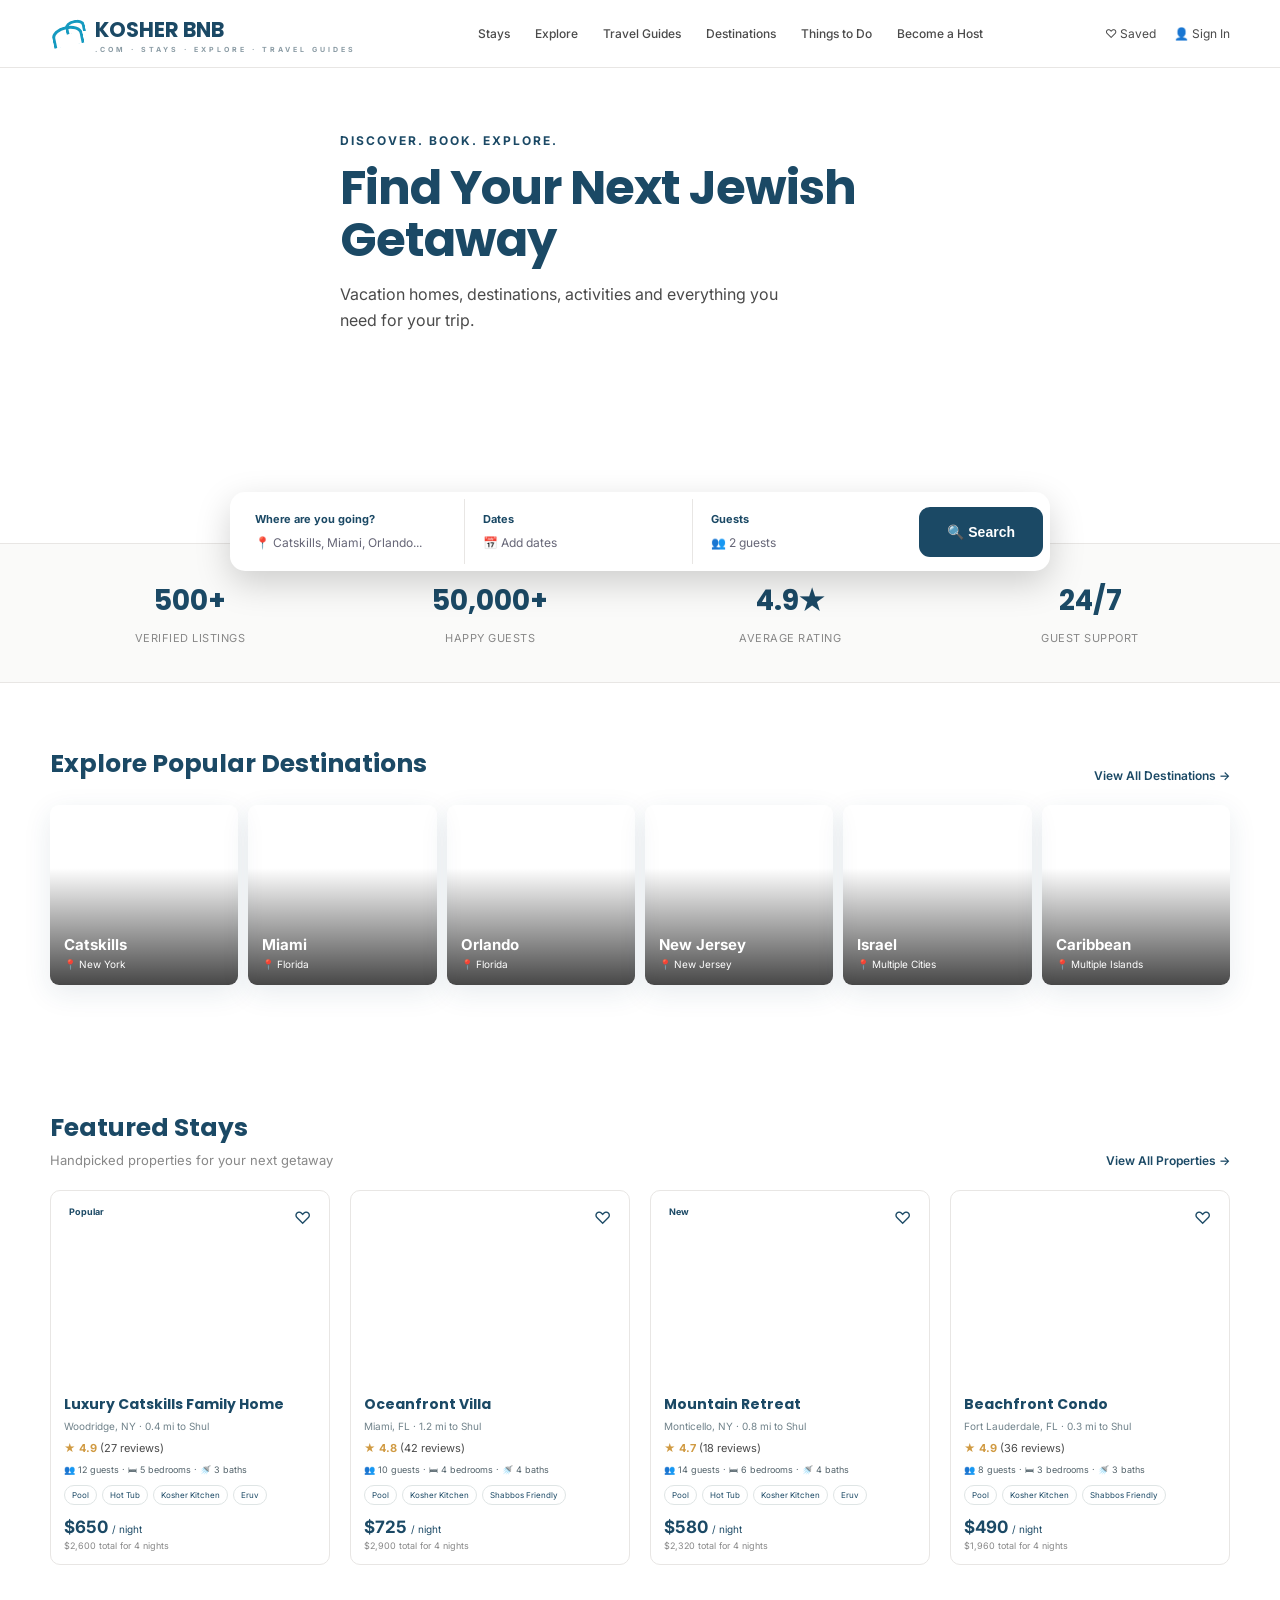
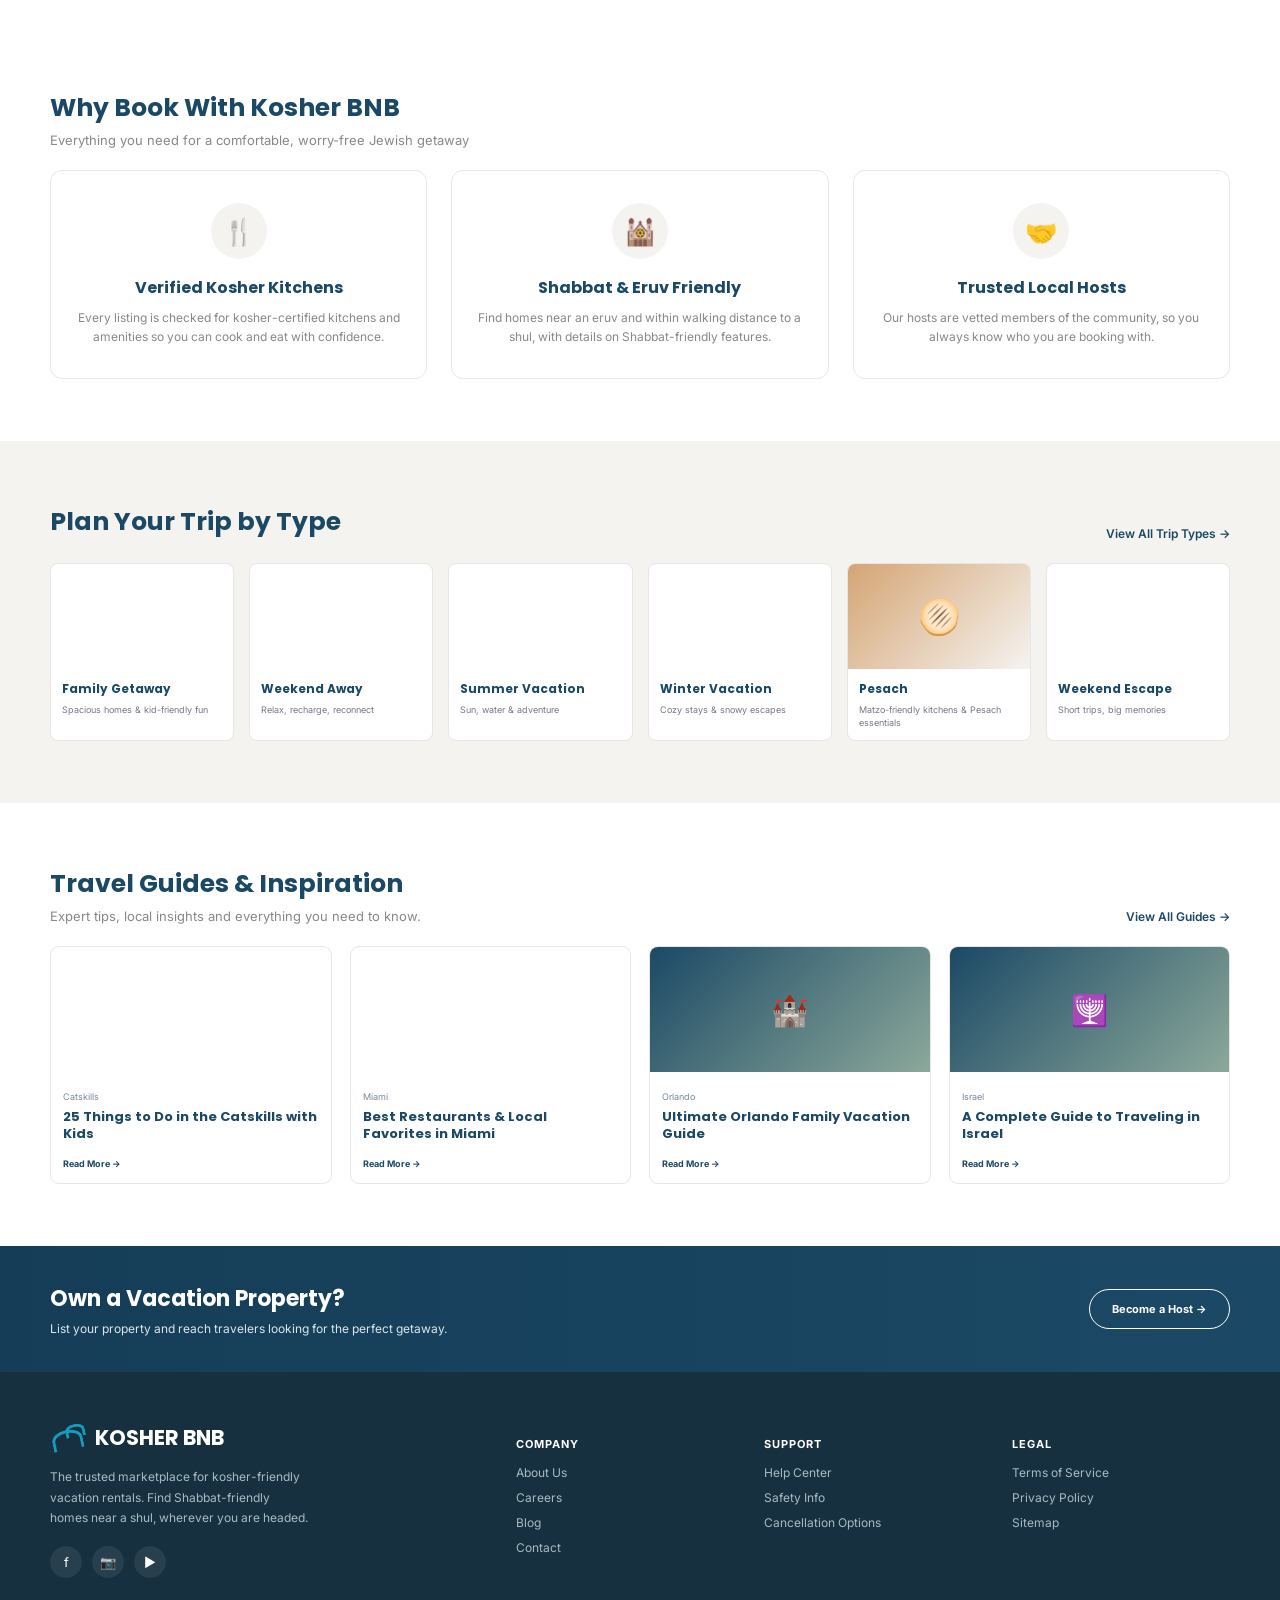
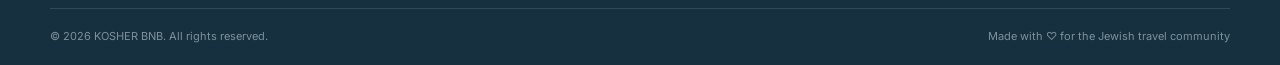
==== commit 2f52de9f: "Replace mismatched Pesach trip photo with matzo icon placeholder" ====
--- a/index.html
+++ b/index.html
@@ -197,7 +197,7 @@
 <div class="trip"><div class="trip-img" style="background-image:url('https://images.unsplash.com/photo-1519682337058-a94d519337bc?auto=format&fit=crop&w=600&q=80')"></div><div class="trip-body"><h3>Weekend Away</h3><p>Relax, recharge, reconnect</p></div></div>
 <div class="trip"><div class="trip-img" style="background-image:url('https://images.unsplash.com/photo-1470770841072-f978cf4d019e?auto=format&fit=crop&w=600&q=80')"></div><div class="trip-body"><h3>Summer Vacation</h3><p>Sun, water &amp; adventure</p></div></div>
 <div class="trip"><div class="trip-img" style="background-image:url('https://images.unsplash.com/photo-1517825738774-7de9363ef735?auto=format&fit=crop&w=600&q=80')"></div><div class="trip-body"><h3>Winter Vacation</h3><p>Cozy stays &amp; snowy escapes</p></div></div>
-<div class="trip"><div class="trip-img" style="background-image:url('https://images.unsplash.com/photo-1514517220017-8ce97a34a7b6?auto=format&fit=crop&w=600&q=80')"></div><div class="trip-body"><h3>Pesach</h3><p>Special properties &amp; amenities</p></div></div>
+<div class="trip"><div class="trip-img placeholder-trip" style="background:linear-gradient(135deg,var(--gold),var(--cream));display:grid;place-items:center;font-size:34px">&#129747;</div><div class="trip-body"><h3>Pesach</h3><p>Matzo-friendly kitchens &amp; Pesach essentials</p></div></div>
 <div class="trip"><div class="trip-img" style="background-image:url('https://images.unsplash.com/photo-1500534623283-312aade485b7?auto=format&fit=crop&w=600&q=80')"></div><div class="trip-body"><h3>Weekend Escape</h3><p>Short trips, big memories</p></div></div>
 </div>
 </div>
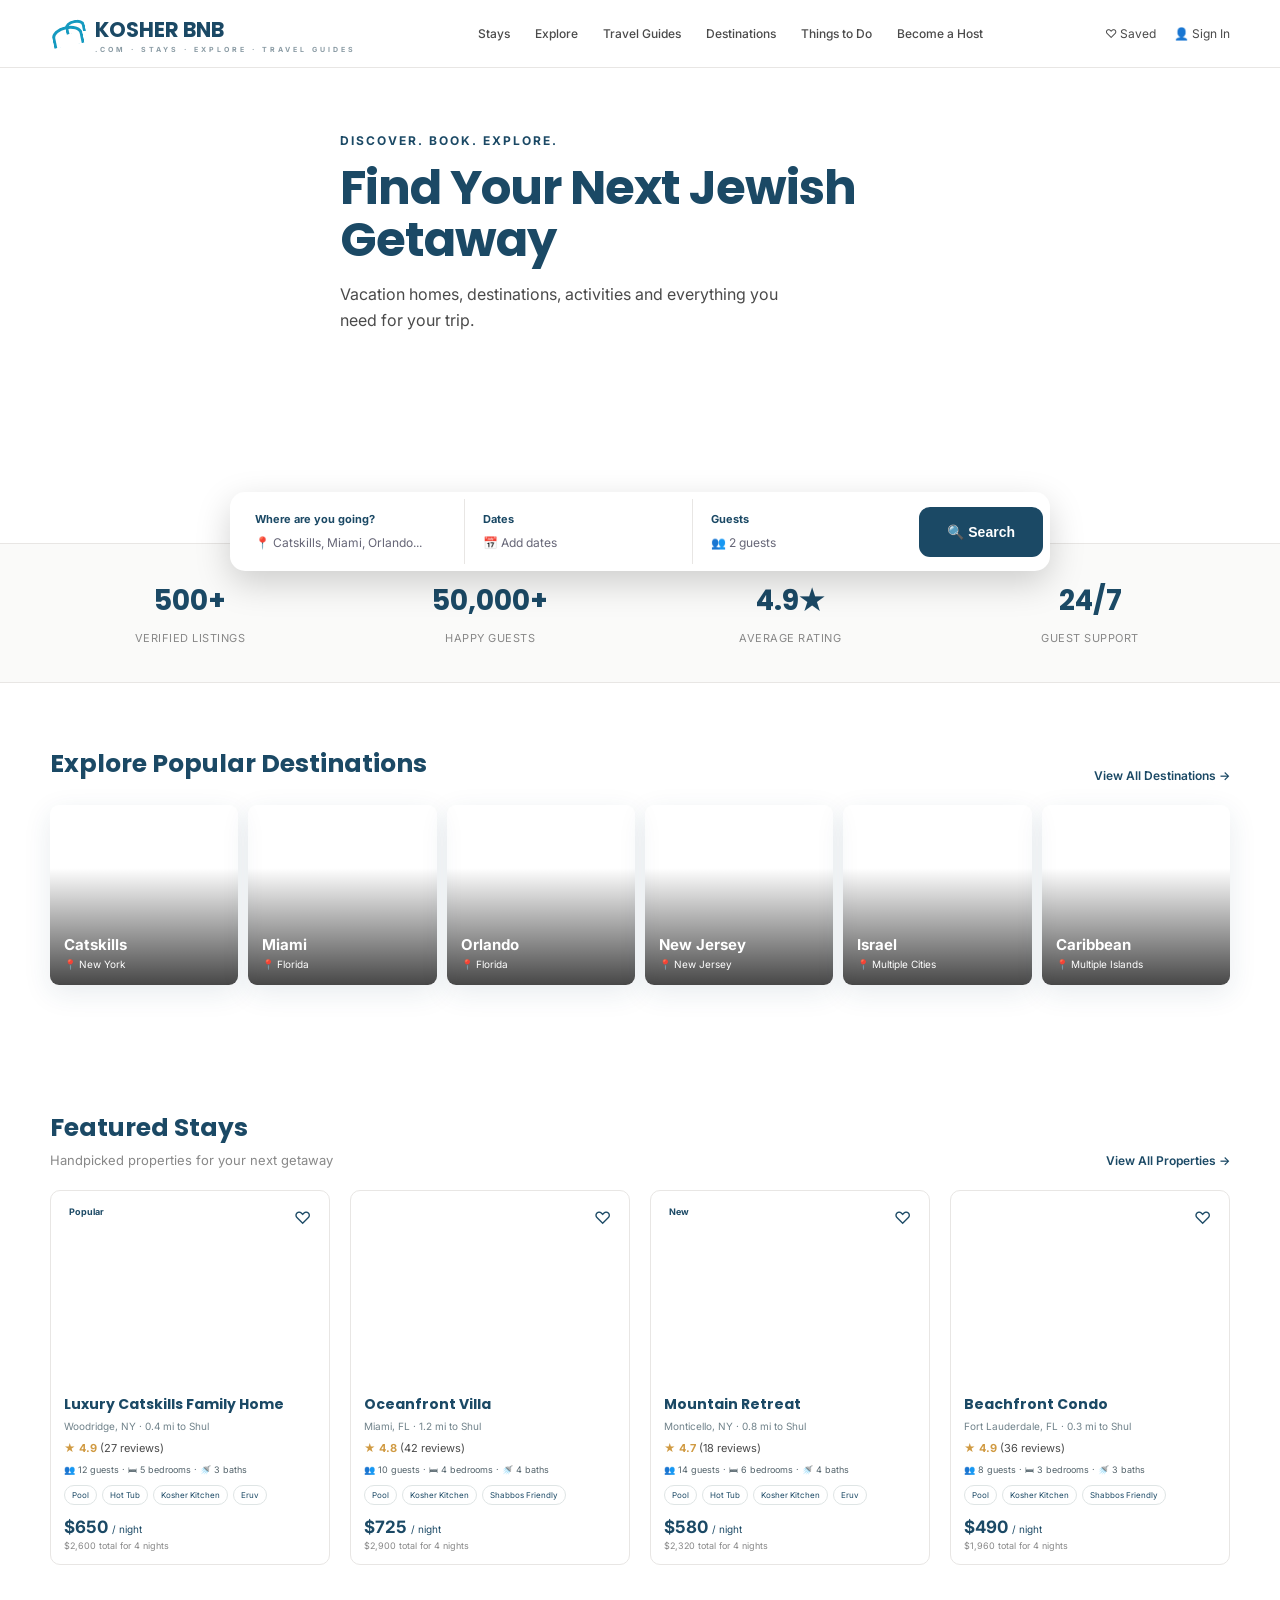
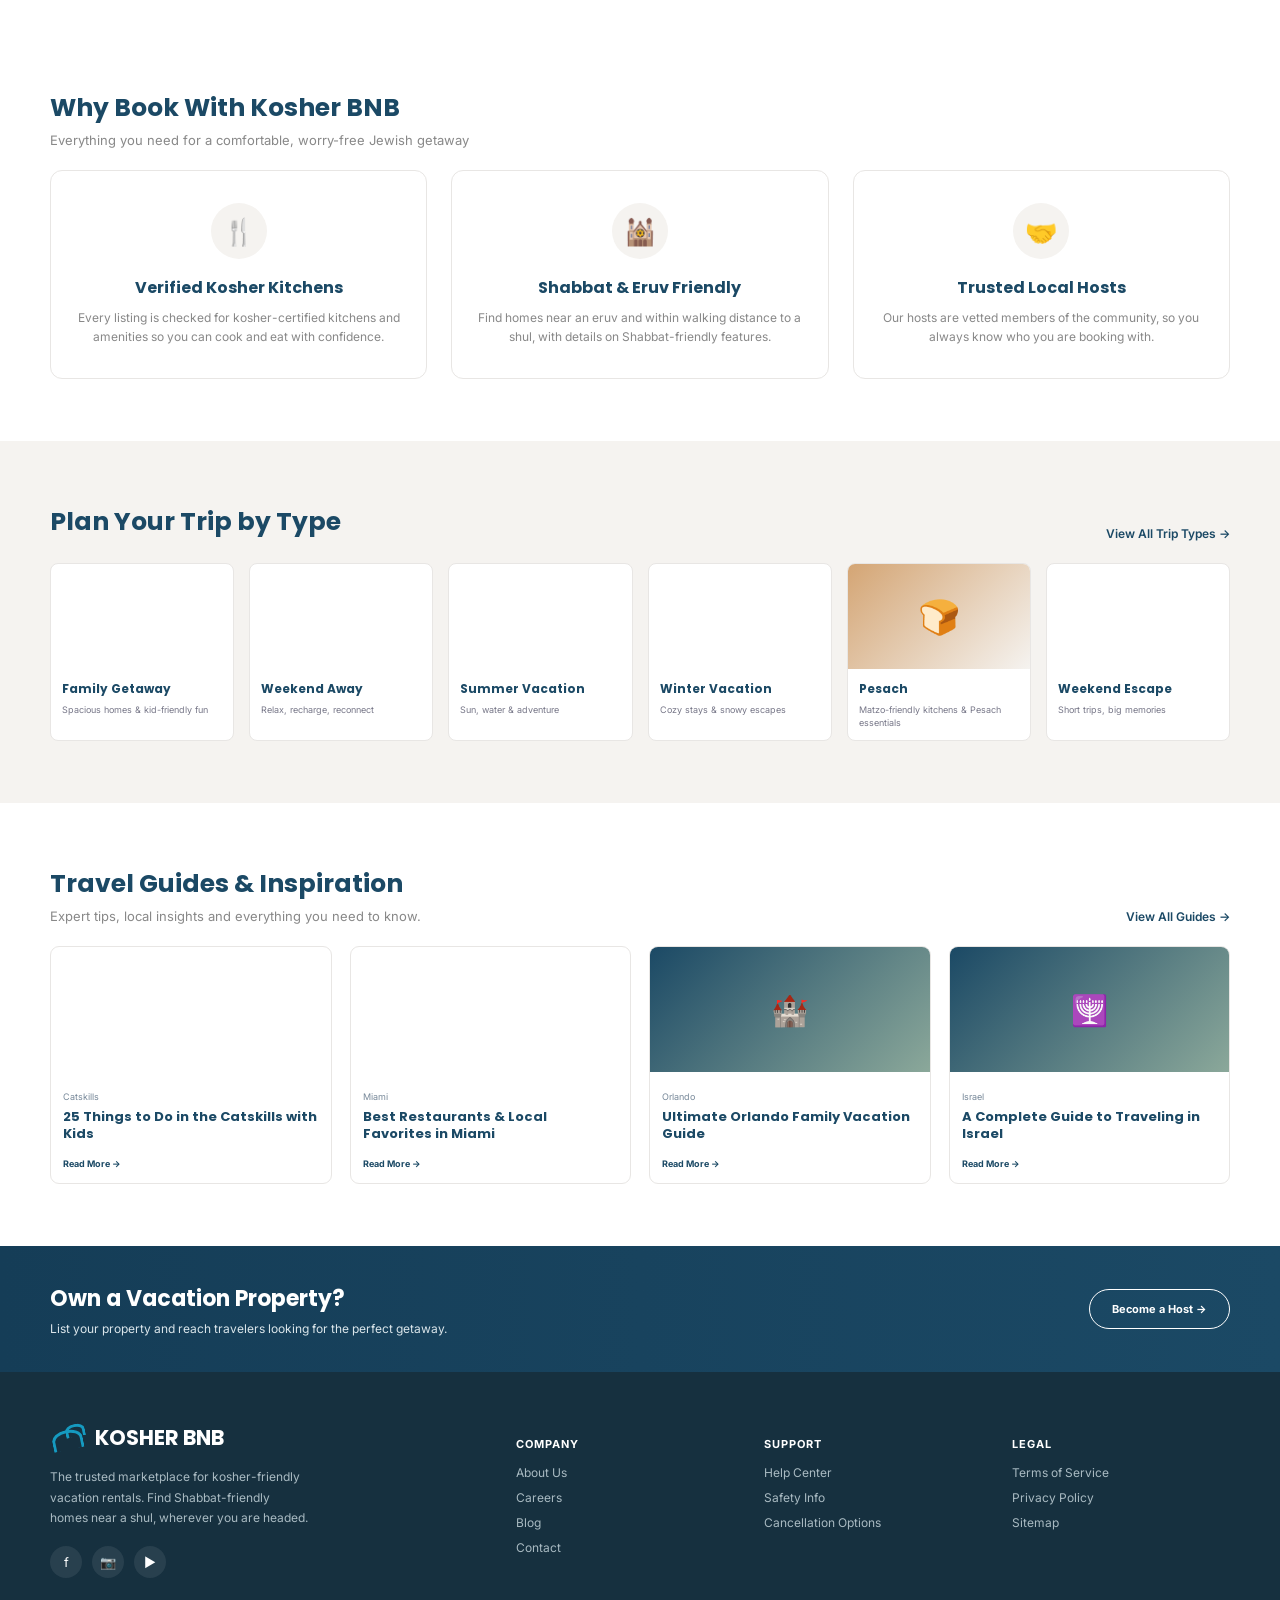
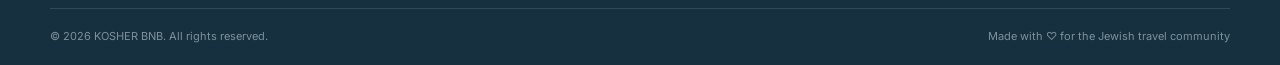
==== commit d541fafa: "Fix Pesach placeholder icon to use widely-supported bread emoji" ====
--- a/index.html
+++ b/index.html
@@ -197,7 +197,7 @@
 <div class="trip"><div class="trip-img" style="background-image:url('https://images.unsplash.com/photo-1519682337058-a94d519337bc?auto=format&fit=crop&w=600&q=80')"></div><div class="trip-body"><h3>Weekend Away</h3><p>Relax, recharge, reconnect</p></div></div>
 <div class="trip"><div class="trip-img" style="background-image:url('https://images.unsplash.com/photo-1470770841072-f978cf4d019e?auto=format&fit=crop&w=600&q=80')"></div><div class="trip-body"><h3>Summer Vacation</h3><p>Sun, water &amp; adventure</p></div></div>
 <div class="trip"><div class="trip-img" style="background-image:url('https://images.unsplash.com/photo-1517825738774-7de9363ef735?auto=format&fit=crop&w=600&q=80')"></div><div class="trip-body"><h3>Winter Vacation</h3><p>Cozy stays &amp; snowy escapes</p></div></div>
-<div class="trip"><div class="trip-img placeholder-trip" style="background:linear-gradient(135deg,var(--gold),var(--cream));display:grid;place-items:center;font-size:34px">&#129747;</div><div class="trip-body"><h3>Pesach</h3><p>Matzo-friendly kitchens &amp; Pesach essentials</p></div></div>
+<div class="trip"><div class="trip-img placeholder-trip" style="background:linear-gradient(135deg,var(--gold),var(--cream));display:grid;place-items:center;font-size:34px">&#127838;</div><div class="trip-body"><h3>Pesach</h3><p>Matzo-friendly kitchens &amp; Pesach essentials</p></div></div>
 <div class="trip"><div class="trip-img" style="background-image:url('https://images.unsplash.com/photo-1500534623283-312aade485b7?auto=format&fit=crop&w=600&q=80')"></div><div class="trip-body"><h3>Weekend Escape</h3><p>Short trips, big memories</p></div></div>
 </div>
 </div>
